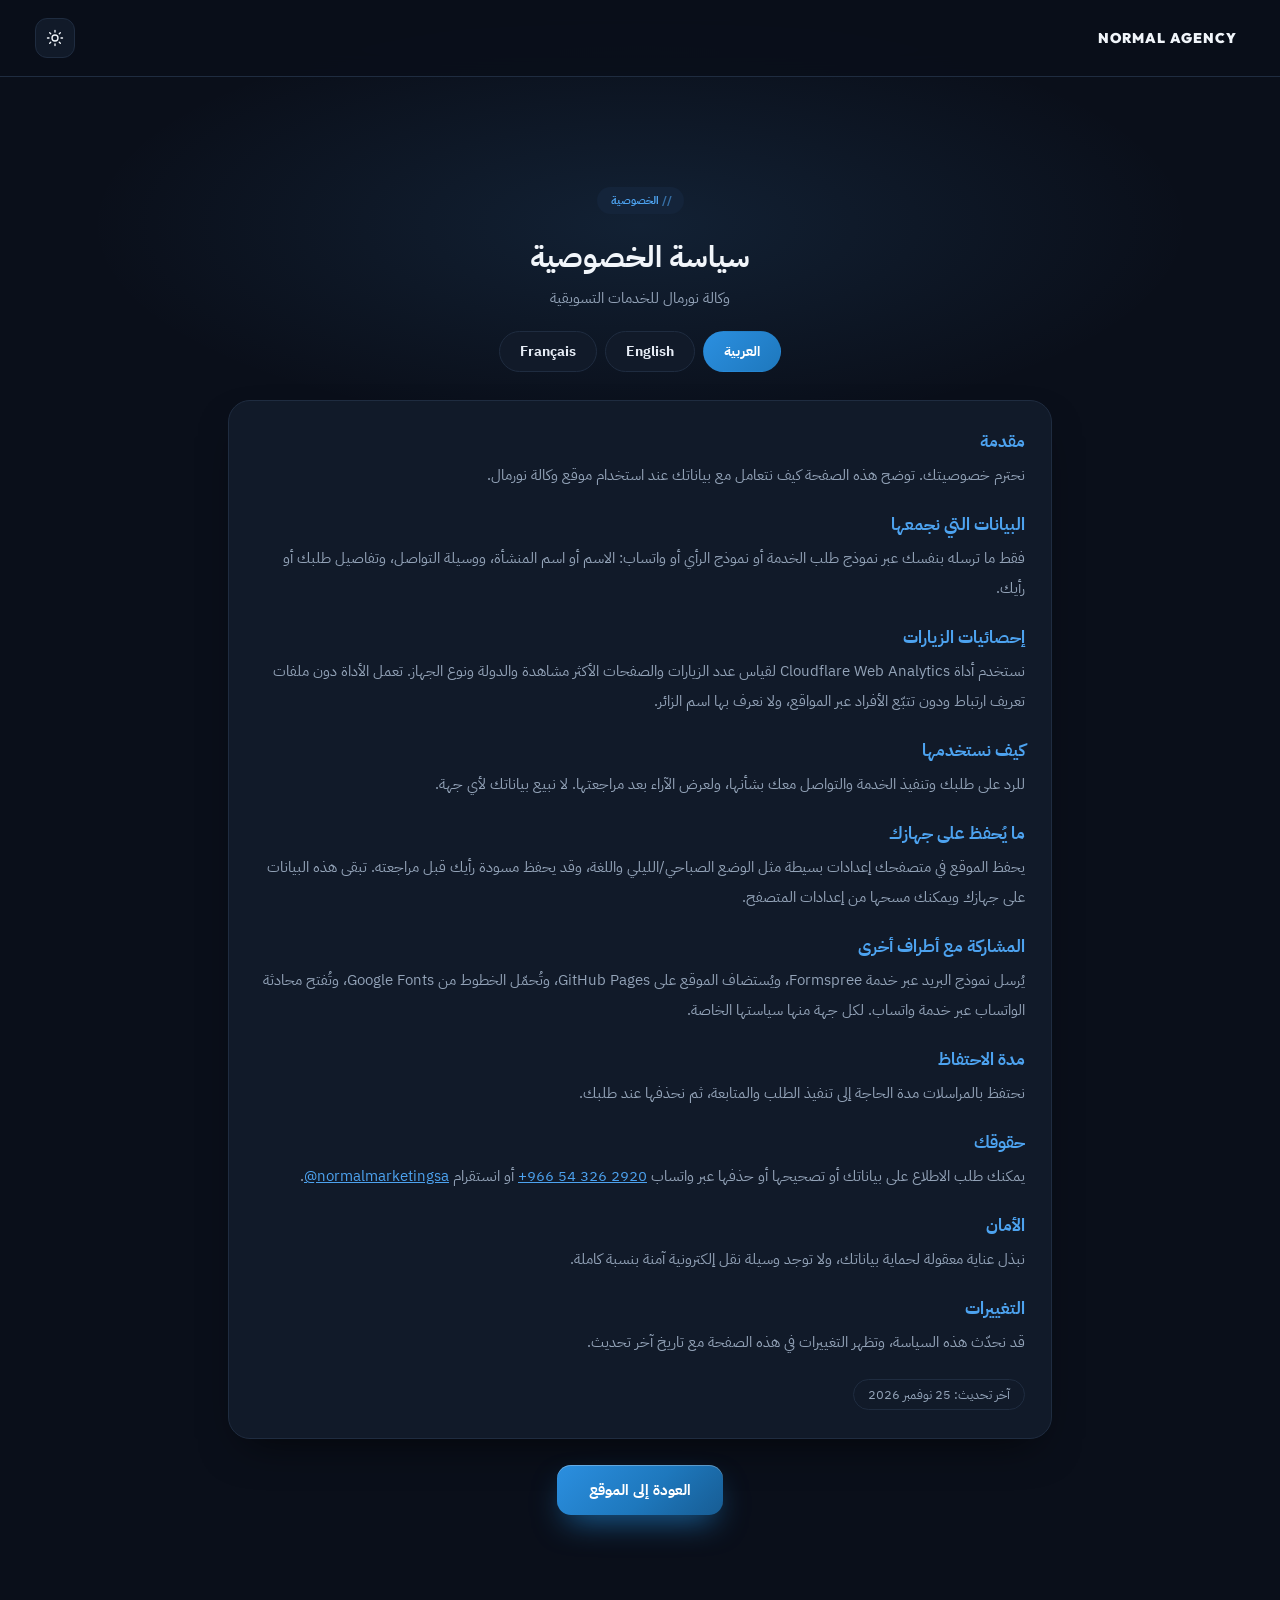
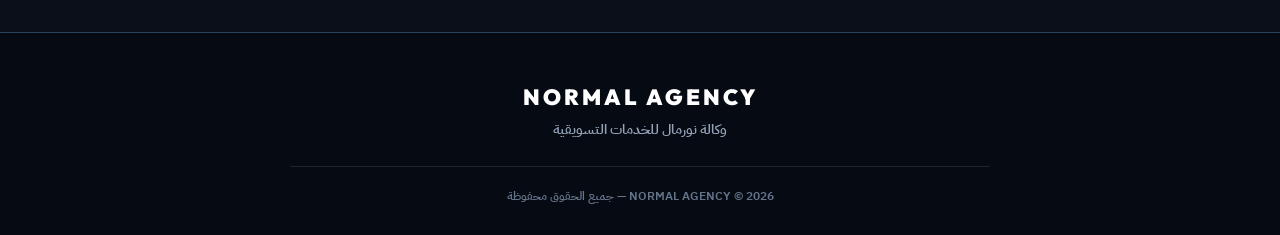
==== privacy.html @ d980a09d "Switch site font from Cairo to IBM Plex Sans Arabic Co-Authored-By: Claude Sonnet 5.5 <noreply@anthr" ====
<!DOCTYPE html>
<html lang="ar" dir="rtl">
<head>
<meta charset="UTF-8">
<meta name="viewport" content="width=device-width, initial-scale=1.0">
<title>سياسة الخصوصية | Normal Agency</title>
<meta name="description" content="سياسة الخصوصية لموقع وكالة نورمال للخدمات التسويقية: ما البيانات التي نجمعها وكيف نستخدمها وحقوقك.">
<meta name="theme-color" content="#0A1220">
<link rel="icon" href="logo-mark.png" type="image/png">
<script>(function(){try{var t=localStorage.getItem('theme')||'dark';document.documentElement.setAttribute('data-theme',t)}catch(e){document.documentElement.setAttribute('data-theme','light')}})();</script>
<link href="https://fonts.googleapis.com/css2?family=IBM+Plex+Sans+Arabic:wght@400;500;600;700&family=Outfit:wght@500;600;700&display=swap" rel="stylesheet">
<link rel="stylesheet" href="style.css">
<style>
.pv-wrap{max-width:860px;margin:0 auto;padding:110px 18px 50px;position:relative}
.pv-head{text-align:center;margin-bottom:28px}
.pv-head .section-title{margin:10px 0 8px}
.pv-head p{color:var(--text-muted);margin:0;font-size:15px}
.pv-lang{display:flex;justify-content:center;gap:8px;margin:22px 0 4px;flex-wrap:wrap}
.pv-lang button{font-family:'IBM Plex Sans Arabic',sans-serif;font-weight:700;font-size:14px;padding:9px 20px;border-radius:999px;border:1px solid var(--border-color);background:var(--card-bg);color:var(--text-main);cursor:pointer;transition:.2s}
.pv-lang button:hover{border-color:var(--normal-blue);color:var(--normal-blue)}
.pv-lang button.on{background:linear-gradient(135deg,#2B8FE0,#1E78BD);color:#fff;border-color:transparent}
.pv-card{background:var(--card-bg);border:1px solid var(--border-color);border-radius:22px;padding:28px 26px;box-shadow:var(--shadow-premium)}
.pv-card h2{font-size:17px;color:var(--normal-blue);margin:22px 0 6px;font-weight:800}
.pv-card h2:first-child{margin-top:0}
.pv-card p{color:var(--text-muted);line-height:2;margin:0;font-size:15px}
.pv-card a{color:var(--normal-blue)}
.pv-date{display:inline-block;margin-top:22px;font-size:13px;color:var(--text-muted);border:1px solid var(--border-color);border-radius:999px;padding:5px 14px}
.pv-back{display:inline-flex;align-items:center;gap:6px;margin-top:22px;font-weight:700;text-decoration:none;color:var(--normal-blue)}
.pv-cta{text-align:center;margin-top:26px}.pv-cta a{display:inline-block}body{padding-bottom:0}
.pv-l{display:none}.pv-l.show{display:block}
[dir="ltr"] .pv-card{text-align:left}
@media(max-width:600px){.pv-wrap{padding-top:96px}.pv-card{padding:22px 18px}}
</style>
</head>
<body>
<div class="bg-glow"></div>

<nav class="top-bar">
    <a class="brand-badge" href="index.html" style="text-decoration:none">
        <img src="logo-mark.png" alt="" class="brand-mark light-only">
        <img src="logo-mark-dark.png" alt="" class="brand-mark dark-only">
        <span>NORMAL AGENCY</span>
    </a>
    <div class="top-actions">
        <button class="theme-toggle" id="themeToggle" onclick="toggleTheme()" aria-label="Theme" title="☀ / ☾">
            <svg class="icon-moon" viewBox="0 0 24 24" fill="none" stroke="currentColor" stroke-width="1.8" stroke-linecap="round" stroke-linejoin="round"><path d="M21 12.8A9 9 0 1 1 11.2 3a7 7 0 0 0 9.8 9.8z"/></svg>
            <svg class="icon-sun" viewBox="0 0 24 24" fill="none" stroke="currentColor" stroke-width="1.8" stroke-linecap="round" stroke-linejoin="round"><circle cx="12" cy="12" r="4"/><path d="M12 2v2M12 20v2M4.9 4.9l1.4 1.4M17.7 17.7l1.4 1.4M2 12h2M20 12h2M4.9 19.1l1.4-1.4M17.7 6.3l1.4-1.4"/></svg>
        </button>
    </div>
</nav>

<main class="pv-wrap">
    <div class="pv-head">
        <span class="section-tag" data-ar="الخصوصية" data-en="PRIVACY" data-fr="CONFIDENTIALITÉ">الخصوصية</span>
        <h1 class="section-title" data-ar="سياسة الخصوصية" data-en="Privacy Policy" data-fr="Politique de confidentialité">سياسة الخصوصية</h1>
        <p data-ar="وكالة نورمال للخدمات التسويقية" data-en="Normal Marketing Services Agency" data-fr="Agence Normal de services marketing">وكالة نورمال للخدمات التسويقية</p>
        <div class="pv-lang">
            <button class="on" data-l="ar" onclick="setL('ar')">العربية</button>
            <button data-l="en" onclick="setL('en')">English</button>
            <button data-l="fr" onclick="setL('fr')">Français</button>
        </div>
    </div>

    <!-- العربية -->
    <section class="pv-card pv-l show" data-l="ar" dir="rtl" lang="ar">
        <h2>مقدمة</h2><p>نحترم خصوصيتك. توضح هذه الصفحة كيف نتعامل مع بياناتك عند استخدام موقع وكالة نورمال.</p>
        <h2>البيانات التي نجمعها</h2><p>فقط ما ترسله بنفسك عبر نموذج طلب الخدمة أو نموذج الرأي أو واتساب: الاسم أو اسم المنشأة، ووسيلة التواصل، وتفاصيل طلبك أو رأيك.</p>
        <h2>إحصائيات الزيارات</h2><p>نستخدم أداة Cloudflare Web Analytics لقياس عدد الزيارات والصفحات الأكثر مشاهدة والدولة ونوع الجهاز. تعمل الأداة دون ملفات تعريف ارتباط ودون تتبّع الأفراد عبر المواقع، ولا نعرف بها اسم الزائر.</p>
        <h2>كيف نستخدمها</h2><p>للرد على طلبك وتنفيذ الخدمة والتواصل معك بشأنها، ولعرض الآراء بعد مراجعتها. لا نبيع بياناتك لأي جهة.</p>
        <h2>ما يُحفظ على جهازك</h2><p>يحفظ الموقع في متصفحك إعدادات بسيطة مثل الوضع الصباحي/الليلي واللغة، وقد يحفظ مسودة رأيك قبل مراجعته. تبقى هذه البيانات على جهازك ويمكنك مسحها من إعدادات المتصفح.</p>
        <h2>المشاركة مع أطراف أخرى</h2><p>يُرسل نموذج البريد عبر خدمة Formspree، ويُستضاف الموقع على GitHub Pages، وتُحمّل الخطوط من Google Fonts، وتُفتح محادثة الواتساب عبر خدمة واتساب. لكل جهة منها سياستها الخاصة.</p>
        <h2>مدة الاحتفاظ</h2><p>نحتفظ بالمراسلات مدة الحاجة إلى تنفيذ الطلب والمتابعة، ثم نحذفها عند طلبك.</p>
        <h2>حقوقك</h2><p>يمكنك طلب الاطلاع على بياناتك أو تصحيحها أو حذفها عبر واتساب <a href="https://wa.me/966543262920" dir="ltr">+966 54 326 2920</a> أو انستقرام <a href="https://www.instagram.com/normalmarketingsa" dir="ltr">@normalmarketingsa</a>.</p>
        <h2>الأمان</h2><p>نبذل عناية معقولة لحماية بياناتك، ولا توجد وسيلة نقل إلكترونية آمنة بنسبة كاملة.</p>
        <h2>التغييرات</h2><p>قد نحدّث هذه السياسة، وتظهر التغييرات في هذه الصفحة مع تاريخ آخر تحديث.</p>
        <span class="pv-date">آخر تحديث: 25 نوفمبر 2026</span>
    </section>

    <!-- English -->
    <section class="pv-card pv-l" data-l="en" dir="ltr" lang="en">
        <h2>Introduction</h2><p>We respect your privacy. This page explains how Normal Agency handles your data when you use this website.</p>
        <h2>Data we collect</h2><p>Only what you send us yourself through the service request form, the review form or WhatsApp: your name or company, contact details, and your request or review.</p>
        <h2>Visit statistics</h2><p>We use Cloudflare Web Analytics to measure visits, most viewed pages, country and device type. It works without cookies and without tracking individuals across sites, and we cannot tell who a visitor is.</p>
        <h2>How we use it</h2><p>To reply to your request, deliver the service and stay in touch about it, and to publish reviews after we check them. We never sell your data.</p>
        <h2>What is stored on your device</h2><p>The site keeps simple settings in your browser, such as light/dark mode and language, and may keep a draft of your review before it is checked. This stays on your device and you can clear it from your browser settings.</p>
        <h2>Sharing</h2><p>The email form is processed by Formspree, the site is hosted on GitHub Pages, fonts load from Google Fonts, and WhatsApp chats open through WhatsApp. Each has its own policy.</p>
        <h2>Retention</h2><p>We keep correspondence as long as needed to fulfil and follow up on the request, and delete it on request.</p>
        <h2>Your rights</h2><p>Ask to access, correct or delete your data via WhatsApp <a href="https://wa.me/966543262920">+966 54 326 2920</a> or Instagram <a href="https://www.instagram.com/normalmarketingsa">@normalmarketingsa</a>.</p>
        <h2>Security</h2><p>We take reasonable care to protect your data; no electronic transmission is completely secure.</p>
        <h2>Changes</h2><p>We may update this policy; changes are published on this page with the date of the last update.</p>
        <span class="pv-date">Last updated: 25 November 2026</span>
    </section>

    <!-- Français -->
    <section class="pv-card pv-l" data-l="fr" dir="ltr" lang="fr">
        <h2>Introduction</h2><p>Nous respectons votre vie privée. Cette page explique comment Normal Agency traite vos données lorsque vous utilisez ce site.</p>
        <h2>Données collectées</h2><p>Uniquement ce que vous nous envoyez vous-même via le formulaire de commande, le formulaire d’avis ou WhatsApp : votre nom ou société, vos coordonnées, et votre demande ou votre avis.</p>
        <h2>Statistiques de visite</h2><p>Nous utilisons Cloudflare Web Analytics pour mesurer les visites, les pages les plus vues, le pays et le type d’appareil. L’outil fonctionne sans cookies et sans suivre les individus d’un site à l’autre ; nous ne savons pas qui est le visiteur.</p>
        <h2>Utilisation</h2><p>Pour répondre à votre demande, réaliser le service et rester en contact, et pour publier les avis après vérification. Nous ne vendons jamais vos données.</p>
        <h2>Données stockées sur votre appareil</h2><p>Le site conserve dans votre navigateur des réglages simples, comme le mode clair/sombre et la langue, et peut garder un brouillon de votre avis avant vérification. Ces données restent sur votre appareil et vous pouvez les effacer dans les réglages du navigateur.</p>
        <h2>Partage</h2><p>Le formulaire e-mail est traité par Formspree, le site est hébergé sur GitHub Pages, les polices viennent de Google Fonts et les conversations s’ouvrent via WhatsApp. Chacun a sa propre politique.</p>
        <h2>Conservation</h2><p>Nous conservons les échanges le temps nécessaire à la réalisation et au suivi de la demande, puis les supprimons sur demande.</p>
        <h2>Vos droits</h2><p>Vous pouvez demander l’accès, la correction ou la suppression de vos données via WhatsApp <a href="https://wa.me/966543262920">+966 54 326 2920</a> ou Instagram <a href="https://www.instagram.com/normalmarketingsa">@normalmarketingsa</a>.</p>
        <h2>Sécurité</h2><p>Nous prenons des précautions raisonnables pour protéger vos données ; aucune transmission électronique n’est totalement sûre.</p>
        <h2>Modifications</h2><p>Nous pouvons mettre à jour cette politique ; les changements sont publiés sur cette page avec la date de dernière mise à jour.</p>
        <span class="pv-date">Dernière mise à jour : 25 novembre 2026</span>
    </section>

    <div class="pv-cta"><a class="btn-primary" href="index.html" data-ar="العودة إلى الموقع" data-en="Back to the site" data-fr="Retour au site">العودة إلى الموقع</a></div>
</main>

<footer class="site-footer">
    <div class="footer-content">
        <div class="footer-brand">NORMAL AGENCY</div>
        <p class="footer-tagline" data-ar="وكالة نورمال للخدمات التسويقية" data-en="Normal Marketing Services Agency" data-fr="Agence Normal de services marketing">وكالة نورمال للخدمات التسويقية</p>
        <div class="footer-bottom"><span id="y"></span> © NORMAL AGENCY — <span data-ar="جميع الحقوق محفوظة" data-en="All rights reserved" data-fr="Tous droits réservés">جميع الحقوق محفوظة</span></div>
    </div>
</footer>

<script>
function toggleTheme(){var n=document.documentElement.getAttribute('data-theme')==='dark'?'light':'dark';document.documentElement.setAttribute('data-theme',n);try{localStorage.setItem('theme',n)}catch(e){}}
function setL(l){
  var h=document.documentElement;h.lang=l;h.dir=l==='ar'?'rtl':'ltr';
  document.querySelectorAll('.pv-l').forEach(function(s){s.classList.toggle('show',s.dataset.l===l)});
  document.querySelectorAll('.pv-lang button').forEach(function(b){b.classList.toggle('on',b.dataset.l===l)});
  document.querySelectorAll('[data-ar]').forEach(function(e){var v=e.getAttribute('data-'+l);if(v)e.textContent=v});
  document.title=({ar:'سياسة الخصوصية',en:'Privacy Policy',fr:'Politique de confidentialité'})[l]+' | Normal Agency';
  try{localStorage.setItem('plang',l)}catch(e){}
}
document.getElementById('y').textContent=new Date().getFullYear();
(function(){var l='ar';try{l=localStorage.getItem('plang')||'ar'}catch(e){}if(l!=='ar')setL(l)})();
</script>
<!-- Cloudflare Web Analytics --><script type='module' src='https://static.cloudflareinsights.com/beacon.min.js' data-cf-beacon='{"token": "0da35370b93242e89b707bff9b3e4a37"}'></script><!-- End Cloudflare Web Analytics -->
</body>
</html>
---- style.css ----
:root {
    --normal-blue: #1E78BD;
    --normal-navy: #1E2A3B;
    --normal-light-blue: #4DA3F0;
    --accent-fill: #1E78BD;
    --whatsapp-green: #25D366;
    --whatsapp-hover: #1EBE5D;
    --bg-light: #F5F7FA;
    --card-bg: #FFFFFF;
    --text-main: #1E2A3B;
    --text-muted: #5B6B7F;
    --border-color: #E1E8F0;
    --heading: #1E2A3B;
    --surface: #FFFFFF;
    --surface-2: #F6F9FC;
    --surface-3: #EBF1F7;
    --tint: #E8F1FA;
    --nav-bg: rgba(255, 255, 255, 0.82);
    --footer-bg: #1E2A3B;
    --shadow-premium: 0 14px 40px -14px rgba(30, 42, 59, 0.14);
}

:root[data-theme="dark"] {
    --normal-blue: #4DA3F0;
    --bg-light: #0A0F1A;
    --card-bg: #111A29;
    --text-main: #E6ECF5;
    --text-muted: #93A3B8;
    --border-color: #1F2C40;
    --heading: #F1F5FA;
    --surface: #111A29;
    --surface-2: #0E1624;
    --surface-3: #1A2538;
    --tint: #14243A;
    --nav-bg: rgba(10, 15, 26, 0.78);
    --footer-bg: #060A12;
    --shadow-premium: 0 18px 44px -18px rgba(0, 0, 0, 0.7);
}

* {
    box-sizing: border-box;
    margin: 0;
    padding: 0;
    transition: all 0.3s cubic-bezier(0.16, 1, 0.3, 1);
}

html {
    scroll-behavior: smooth;
}

body {
    background-color: var(--bg-light);
    color: var(--text-main);
    font-family: 'IBM Plex Sans Arabic', sans-serif;
    padding-bottom: 110px;
    position: relative;
    overflow-x: hidden;
}

.bg-glow {
    position: absolute;
    top: 0;
    left: 50%;
    transform: translateX(-50%);
    width: 100%;
    max-width: 1200px;
    height: 450px;
    background: radial-gradient(circle, rgba(0, 114, 206, 0.06) 0%, rgba(244, 247, 251, 0) 70%);
    z-index: -1;
    pointer-events: none;
}

.container {
    max-width: 1100px;
    margin: 0 auto;
    padding: 0 20px;
}

/* الشريط العلوي */
.top-bar {
    display: flex;
    justify-content: space-between;
    align-items: center;
    padding: 18px 35px;
    background: var(--nav-bg);
    backdrop-filter: blur(12px);
    border-bottom: 1px solid var(--border-color);
    position: sticky;
    top: 0;
    z-index: 1000;
}

.brand-badge {
    display: flex;
    align-items: center;
    gap: 8px;
    font-weight: 900;
    color: var(--heading);
    letter-spacing: 1px;
    font-size: 14px;
}

.pulse-dot {
    width: 8px;
    height: 8px;
    background: var(--accent-fill);
    border-radius: 50%;
    animation: pulse 2s infinite;
}

@keyframes pulse {
    0% { box-shadow: 0 0 0 0 rgba(0, 114, 206, 0.5); }
    70% { box-shadow: 0 0 0 8px rgba(0, 114, 206, 0); }
    100% { box-shadow: 0 0 0 0 rgba(0, 114, 206, 0); }
}

/* خانة اللغات */
.lang-selector {
    position: relative;
    display: inline-block;
}

.lang-trigger {
    background: var(--surface);
    border: 1.5px solid var(--border-color);
    color: var(--heading);
    padding: 8px 16px;
    border-radius: 12px;
    cursor: pointer;
    font-weight: 700;
    font-size: 13px;
    font-family: 'IBM Plex Sans Arabic', sans-serif;
    display: flex;
    align-items: center;
    gap: 8px;
    box-shadow: 0 2px 8px rgba(0, 0, 0, 0.03);
}

.lang-trigger:hover {
    border-color: var(--normal-blue);
    background: var(--surface-2);
}

.arrow-icon {
    font-size: 11px;
    color: var(--text-muted);
}

.lang-selector.open .arrow-icon {
    transform: rotate(180deg);
}

.lang-dropdown {
    position: absolute;
    top: calc(100% + 8px);
    background: var(--surface);
    border: 1px solid var(--border-color);
    border-radius: 14px;
    padding: 6px;
    min-width: 145px;
    box-shadow: 0 15px 30px rgba(15, 23, 42, 0.1);
    display: none;
    flex-direction: column;
    gap: 4px;
    z-index: 1050;
}

[dir="rtl"] .lang-dropdown { left: 0; right: auto; }
[dir="ltr"] .lang-dropdown { right: 0; left: auto; }

.lang-selector.open .lang-dropdown {
    display: flex;
}

.lang-option {
    background: transparent;
    border: none;
    color: var(--text-main);
    padding: 9px 12px;
    border-radius: 8px;
    font-family: 'IBM Plex Sans Arabic', sans-serif;
    font-size: 13px;
    font-weight: 600;
    display: flex;
    align-items: center;
    gap: 10px;
    cursor: pointer;
    width: 100%;
}

[dir="rtl"] .lang-option { text-align: right; }
[dir="ltr"] .lang-option { text-align: left; }

.lang-option:hover {
    background: var(--surface-3);
    color: var(--normal-blue);
}

.lang-option.active {
    background: var(--tint);
    color: var(--normal-blue);
    font-weight: 800;
}

/* الهيدر واللوغو */
.hero-section {
    text-align: center;
    padding: 45px 15px 25px 15px;
}

.logo-wrapper {
    display: flex;
    justify-content: center;
    align-items: center;
    margin-bottom: 22px;
}

.logo {
    max-width: 380px;
    width: 100%;
    height: auto;
    display: block;
    filter: drop-shadow(0 10px 20px rgba(0, 114, 206, 0.12));
}

.text-logo {
    display: flex;
    flex-direction: column;
    align-items: center;
}

.logo-main {
    font-size: 40px;
    font-weight: 900;
    color: var(--heading);
    line-height: 1;
}

.logo-sub {
    font-size: 15px;
    font-weight: 700;
    color: var(--normal-blue);
    letter-spacing: 5px;
}

.hero-title {
    font-size: 30px;
    font-weight: 900;
    color: var(--heading);
    margin-bottom: 10px;
}

.sub-title {
    color: var(--text-muted);
    font-size: 15px;
    font-weight: 600;
}

/* تنسيق العناوين العام */
.section-header {
    text-align: center;
    margin: 40px 0 25px 0;
}

.section-tag {
    display: inline-block;
    background: var(--tint);
    color: var(--normal-blue);
    font-size: 11px;
    font-weight: 900;
    letter-spacing: 2px;
    padding: 5px 14px;
    border-radius: 20px;
    margin-bottom: 10px;
}

.section-title {
    font-size: 26px;
    font-weight: 900;
    color: var(--heading);
    margin-bottom: 8px;
}

.section-desc {
    color: var(--text-muted);
    font-size: 14px;
    font-weight: 600;
}

/* ==========================================
   من نحن (About Section)
   ========================================== */
.about-section {
    margin: 30px 0 10px 0;
}

.about-card {
    background: var(--card-bg);
    border: 1px solid var(--border-color);
    border-radius: 26px;
    box-shadow: var(--shadow-premium);
    padding: 40px 30px;
    text-align: center;
}

.about-text {
    max-width: 680px;
    margin: 0 auto 26px auto;
    color: var(--text-muted);
    font-size: 15px;
    font-weight: 600;
    line-height: 1.9;
}

.about-stats {
    display: flex;
    justify-content: center;
    flex-wrap: wrap;
    gap: 40px;
}

.stat-item {
    display: flex;
    flex-direction: column;
    align-items: center;
    gap: 4px;
}

.stat-number {
    font-size: 30px;
    font-weight: 900;
    color: var(--normal-blue);
}

.stat-label {
    font-size: 12.5px;
    font-weight: 700;
    color: var(--text-muted);
}

/* ==========================================
   معرض الأعمال (World-Class Portfolio Grid)
   ========================================== */
.portfolio-section {
    margin: 40px 0 60px 0;
}

.portfolio-gallery-grid {
    display: grid;
    grid-template-columns: repeat(auto-fit, minmax(300px, 1fr));
    gap: 24px;
    margin-top: 25px;
}

.portfolio-card {
    background: var(--surface);
    border-radius: 22px;
    overflow: hidden;
    border: 1px solid var(--border-color);
    box-shadow: 0 10px 30px rgba(0, 0, 0, 0.04);
    cursor: pointer;
    display: flex;
    flex-direction: column;
    opacity: 0;
    transform: translateY(20px);
    animation: fadeInUp 0.6s cubic-bezier(0.16, 1, 0.3, 1) forwards;
}

@keyframes fadeInUp {
    to {
        opacity: 1;
        transform: translateY(0);
    }
}

.portfolio-card:hover {
    transform: translateY(-8px);
    border-color: var(--normal-blue);
    box-shadow: 0 20px 45px rgba(0, 114, 206, 0.12);
}

.p-card-img-wrap {
    position: relative;
    height: 210px;
    overflow: hidden;
}

.p-card-img-wrap img {
    width: 100%;
    height: 100%;
    object-fit: cover;
    transition: transform 0.6s ease;
}

.portfolio-card:hover .p-card-img-wrap img {
    transform: scale(1.08);
}

.p-badge {
    position: absolute;
    top: 14px;
    right: 14px;
    background: rgba(11, 19, 43, 0.8);
    backdrop-filter: blur(6px);
    color: #ffffff;
    font-size: 11.5px;
    font-weight: 700;
    padding: 5px 12px;
    border-radius: 10px;
}

[dir="ltr"] .p-badge { right: auto; left: 14px; }

.p-card-content {
    padding: 22px;
    text-align: right;
}

[dir="ltr"] .p-card-content { text-align: left; }

.p-card-content h3 {
    font-size: 17px;
    font-weight: 900;
    color: var(--heading);
    margin-bottom: 6px;
}

.p-card-content p {
    font-size: 13px;
    color: var(--text-muted);
    margin: 0;
    font-weight: 600;
}

/* نافذة تكبير معرض الأعمال (Lightbox Modal) */
.lightbox-modal {
    display: none;
    position: fixed;
    inset: 0;
    background: rgba(11, 19, 43, 0.85);
    backdrop-filter: blur(10px);
    z-index: 5000;
    justify-content: center;
    align-items: center;
    padding: 20px;
}

.lightbox-content {
    background: var(--surface);
    border-radius: 26px;
    max-width: 650px;
    width: 100%;
    padding: 30px;
    position: relative;
    box-shadow: 0 30px 60px rgba(0, 0, 0, 0.3);
    text-align: right;
}

[dir="ltr"] .lightbox-content { text-align: left; }

.lightbox-content img {
    width: 100%;
    height: 320px;
    object-fit: cover;
    border-radius: 18px;
    margin-bottom: 20px;
}

.lightbox-content h3 {
    font-size: 22px;
    font-weight: 900;
    color: var(--heading);
    margin-bottom: 10px;
}

.lightbox-content p {
    font-size: 14.5px;
    color: var(--text-muted);
    margin: 0;
    line-height: 1.6;
}

.close-lightbox {
    position: absolute;
    top: 20px;
    left: 20px;
    background: var(--surface-3);
    border: none;
    width: 38px;
    height: 38px;
    border-radius: 50%;
    cursor: pointer;
    font-weight: 900;
    color: var(--text-muted);
    display: flex;
    align-items: center;
    justify-content: center;
}

[dir="ltr"] .close-lightbox { left: auto; right: 20px; }

/* زر الواتساب العائم الفاخر */
.floating-whatsapp {
    position: fixed;
    bottom: 95px;
    right: 25px;
    background: var(--whatsapp-green);
    color: #ffffff;
    width: 55px;
    height: 55px;
    border-radius: 50%;
    display: flex;
    justify-content: center;
    align-items: center;
    box-shadow: 0 10px 25px rgba(37, 211, 102, 0.4);
    z-index: 3000;
    transition: all 0.3s cubic-bezier(0.16, 1, 0.3, 1);
}

[dir="ltr"] .floating-whatsapp { right: auto; left: 25px; }

.floating-whatsapp:hover {
    transform: scale(1.1) rotate(10deg);
    background: var(--whatsapp-hover);
    box-shadow: 0 15px 35px rgba(37, 211, 102, 0.6);
}

/* ==========================================
   قطاعات الخدمات (Services Cards)
   ========================================== */
.services-grid {
    display: grid;
    grid-template-columns: repeat(auto-fit, minmax(200px, 1fr));
    gap: 20px;
}

.card {
    background: var(--card-bg);
    border: 1px solid var(--border-color);
    border-radius: 22px;
    padding: 35px 20px;
    text-align: center;
    cursor: pointer;
    box-shadow: var(--shadow-premium);
    position: relative;
    overflow: hidden;
}

.card:hover {
    border-color: var(--normal-blue);
    transform: translateY(-6px);
    box-shadow: 0 20px 40px rgba(0, 114, 206, 0.15);
}

.card-icon-box {
    width: 68px;
    height: 68px;
    background: var(--tint);
    border-radius: 18px;
    display: flex;
    align-items: center;
    justify-content: center;
    font-size: 30px;
    margin: 0 auto 18px auto;
}

.card:hover .card-icon-box {
    transform: scale(1.1) rotate(5deg);
    background: var(--accent-fill);
    color: #ffffff;
}

.card h3 {
    font-size: 18px;
    font-weight: 800;
    color: var(--heading);
    margin-bottom: 6px;
}

.card p {
    font-size: 12.5px;
    color: var(--text-muted);
    margin-bottom: 18px;
    font-weight: 600;
}

.badge {
    display: inline-block;
    background: var(--surface-3);
    color: var(--normal-blue);
    font-size: 11.5px;
    font-weight: 700;
    padding: 6px 14px;
    border-radius: 12px;
}

/* نافذة الخدمة الفرعية والأسعار Modal */
.modal {
    display: none;
    position: fixed;
    inset: 0;
    background: rgba(11, 19, 43, 0.65);
    backdrop-filter: blur(6px);
    z-index: 4000;
    overflow-y: auto;
    padding: 20px;
}

.modal-box {
    max-width: 600px;
    margin: 40px auto;
    background: var(--surface);
    border-radius: 26px;
    padding: 30px;
    position: relative;
    box-shadow: 0 25px 50px rgba(0, 0, 0, 0.25);
    text-align: right;
}

[dir="ltr"] .modal-box { text-align: left; }

.close-btn {
    position: absolute;
    top: 20px;
    left: 20px;
    background: var(--surface-3);
    color: #64748B;
    border: none;
    width: 36px;
    height: 36px;
    border-radius: 50%;
    cursor: pointer;
    font-weight: 800;
    font-size: 15px;
    display: flex;
    align-items: center;
    justify-content: center;
}

[dir="ltr"] .close-btn { left: auto; right: 20px; }

.modal-title {
    font-size: 22px;
    font-weight: 900;
    color: var(--heading);
    margin-bottom: 16px;
}

.work-sample-box {
    width: 100%;
    height: 190px;
    border-radius: 16px;
    overflow: hidden;
    margin-bottom: 18px;
    position: relative;
    border: 1px solid var(--border-color);
    background: var(--surface-3);
}

.work-sample-img {
    width: 100%;
    height: 100%;
    object-fit: cover;
}

.sample-tag-float {
    position: absolute;
    bottom: 12px;
    right: 12px;
    background: rgba(11, 19, 43, 0.8);
    backdrop-filter: blur(4px);
    color: #ffffff;
    padding: 4px 12px;
    border-radius: 8px;
    font-size: 11px;
    font-weight: 700;
}

[dir="ltr"] .sample-tag-float { right: auto; left: 12px; }

.input-label {
    font-size: 13.5px;
    font-weight: 700;
    color: var(--text-muted);
    display: block;
    margin-bottom: 8px;
}

.sub-services-grid {
    display: grid;
    grid-template-columns: repeat(auto-fill, minmax(150px, 1fr));
    gap: 10px;
    max-height: 240px;
    overflow-y: auto;
    padding-right: 4px;
    margin-bottom: 18px;
}

.sub-service-item {
    background: var(--surface-2);
    border: 1.5px solid var(--border-color);
    padding: 12px 10px;
    border-radius: 12px;
    font-size: 12.5px;
    font-weight: 700;
    text-align: center;
    cursor: pointer;
    color: var(--text-main);
    display: flex;
    flex-direction: column;
    gap: 4px;
    justify-content: center;
}

.sub-service-item .service-price-tag {
    font-size: 11.5px;
    color: var(--normal-blue);
    font-weight: 900;
}

.sub-service-item:hover, .selected-item {
    background: var(--accent-fill) !important;
    color: #ffffff !important;
    border-color: var(--normal-blue) !important;
}

.sub-service-item:hover .service-price-tag, .selected-item .service-price-tag {
    color: #ffffff !important;
}

.divider {
    border: none;
    height: 1px;
    background: var(--border-color);
    margin: 18px 0;
}

.agency-form input, .agency-form textarea {
    width: 100%;
    background: var(--surface-2);
    border: 1.5px solid var(--border-color);
    border-radius: 12px;
    padding: 13px;
    font-family: 'IBM Plex Sans Arabic', sans-serif;
    font-size: 13.5px;
    margin-bottom: 12px;
}

.agency-form input:focus, .agency-form textarea:focus {
    outline: none;
    border-color: var(--normal-blue);
    background: var(--surface);
    box-shadow: 0 0 0 4px rgba(0, 114, 206, 0.1);
}

.whatsapp-btn {
    width: 100%;
    background: var(--whatsapp-green);
    color: #ffffff;
    border: none;
    padding: 14px;
    border-radius: 12px;
    font-family: 'IBM Plex Sans Arabic', sans-serif;
    font-weight: 800;
    font-size: 15px;
    cursor: pointer;
    box-shadow: 0 4px 15px rgba(37, 211, 102, 0.3);
}

.whatsapp-btn:hover {
    background: var(--whatsapp-hover);
}

.submit-btn {
    width: 100%;
    background: transparent;
    color: var(--text-muted);
    border: 1.5px solid var(--border-color);
    padding: 11px;
    border-radius: 12px;
    font-family: 'IBM Plex Sans Arabic', sans-serif;
    font-weight: 700;
    font-size: 13px;
    cursor: pointer;
    margin-top: 8px;
}

.submit-btn:hover {
    background: var(--surface-3);
    color: var(--heading);
}

/* ==========================================
   آراء العملاء (Testimonials)
   ========================================== */
.testimonials-section {
    margin: 40px 0 60px 0;
}

.testimonials-grid {
    display: grid;
    grid-template-columns: repeat(auto-fit, minmax(280px, 1fr));
    gap: 22px;
    margin-top: 25px;
}

.testimonial-card {
    background: var(--card-bg);
    border: 1px solid var(--border-color);
    border-radius: 22px;
    box-shadow: var(--shadow-premium);
    padding: 26px 24px;
    display: flex;
    flex-direction: column;
    gap: 16px;
}

.testimonial-card:hover {
    transform: translateY(-6px);
    border-color: var(--normal-blue);
    box-shadow: 0 20px 40px rgba(0, 114, 206, 0.12);
}

.testimonial-stars {
    color: #F5B301;
    font-size: 16px;
    letter-spacing: 2px;
}

.testimonial-text {
    font-size: 14px;
    font-weight: 600;
    color: var(--text-main);
    line-height: 1.8;
    flex-grow: 1;
}

.testimonial-author {
    display: flex;
    align-items: center;
    gap: 12px;
}

.testimonial-avatar {
    width: 42px;
    height: 42px;
    border-radius: 50%;
    background: var(--accent-fill);
    color: #ffffff;
    display: flex;
    align-items: center;
    justify-content: center;
    font-weight: 900;
    font-size: 16px;
    flex-shrink: 0;
}

.testimonial-name {
    font-size: 13.5px;
    font-weight: 800;
    color: var(--heading);
}

.testimonial-role {
    font-size: 12px;
    font-weight: 600;
    color: var(--text-muted);
}

/* ==========================================
   فوتر الموقع
   ========================================== */
.site-footer {
    background: var(--footer-bg);
    margin-top: 60px;
    padding: 50px 20px 30px 20px;
}

.footer-content {
    max-width: 700px;
    margin: 0 auto;
    text-align: center;
}

.footer-brand {
    font-size: 20px;
    font-weight: 900;
    color: #ffffff;
    letter-spacing: 1.5px;
    margin-bottom: 8px;
}

.footer-tagline {
    color: #94A3B8;
    font-size: 13.5px;
    font-weight: 600;
    margin-bottom: 26px;
}

.footer-links {
    display: flex;
    justify-content: center;
    flex-wrap: wrap;
    gap: 22px;
    margin-bottom: 26px;
}

.footer-links a {
    color: #CBD5E1;
    text-decoration: none;
    font-size: 13px;
    font-weight: 700;
}

.footer-links a:hover {
    color: #38BDF8;
}

.footer-socials {
    display: flex;
    justify-content: center;
    gap: 14px;
    margin-bottom: 26px;
}

.social-icon {
    width: 40px;
    height: 40px;
    border-radius: 50%;
    background: rgba(255, 255, 255, 0.08);
    display: flex;
    align-items: center;
    justify-content: center;
    font-size: 16px;
    text-decoration: none;
}

.social-icon:hover {
    background: var(--accent-fill);
    transform: translateY(-3px);
}

.footer-bottom {
    border-top: 1px solid rgba(255, 255, 255, 0.1);
    padding-top: 20px;
    color: #64748B;
    font-size: 12px;
    font-weight: 600;
}

/* الشريط السفلي العائم */
.bottom-nav {
    position: fixed;
    bottom: 20px;
    left: 50%;
    transform: translateX(-50%);
    background: var(--normal-navy);
    padding: 12px 28px;
    border-radius: 35px;
    display: flex;
    gap: 25px;
    z-index: 2000;
    box-shadow: 0 15px 35px rgba(11, 19, 43, 0.3);
    border: 1px solid rgba(255, 255, 255, 0.1);
}

.bottom-nav a {
    color: #94A3B8;
    text-decoration: none;
    font-size: 13.5px;
    font-weight: 700;
}

.bottom-nav a:hover {
    color: #ffffff;
}

.highlight-link {
    color: #38BDF8 !important;
}

@media (max-width: 600px) {
    .logo { max-width: 270px; }
    .hero-title { font-size: 23px; }
    .modal-box { padding: 20px; margin: 20px auto; }
    .about-card { padding: 28px 18px; }
    .about-stats { gap: 24px; }
}


/* ==========================================================
   الطبقة الفاخرة — هوية متوافقة مع اللوغو + الوضع الليلي
   ========================================================== */
body, .brand-badge, .stat-number, .footer-brand, .p-badge, .logo-main, .logo-sub {
    font-family: 'IBM Plex Sans Arabic', 'Outfit', sans-serif;
}
.brand-badge, .footer-brand, .stat-number, .p-badge { font-family: 'Outfit', 'IBM Plex Sans Arabic', sans-serif; }
:root[lang="ar"] .section-tag { letter-spacing: 0; }
:focus-visible { outline: 2px solid var(--normal-blue); outline-offset: 3px; }

/* تبديل نسخ اللوغو حسب الوضع */
.dark-only { display: none !important; }
:root[data-theme="dark"] .light-only { display: none !important; }
:root[data-theme="dark"] .dark-only { display: block !important; }

.brand-mark { height: 26px; width: auto; display: block; }
.top-actions { display: flex; align-items: center; gap: 10px; }

/* زر الصباحي / الليلي */
.theme-toggle {
    width: 40px; height: 40px; border-radius: 12px;
    border: 1.5px solid var(--border-color);
    background: var(--surface); color: var(--heading);
    cursor: pointer; display: flex; align-items: center; justify-content: center;
}
.theme-toggle:hover { border-color: var(--normal-blue); color: var(--normal-blue); }
.theme-toggle svg { width: 18px; height: 18px; }
.theme-toggle .icon-sun { display: none; }
:root[data-theme="dark"] .theme-toggle .icon-sun { display: block; }
:root[data-theme="dark"] .theme-toggle .icon-moon { display: none; }

/* الهيدر: حركة واحدة فقط — دخول اللوغو بهدوء عند التحميل */
.hero-section { padding: 60px 15px 40px 15px; }
.logo { max-width: 250px; filter: none; animation: logoIn 1.2s cubic-bezier(0.2, 0.8, 0.2, 1) both; }
@keyframes logoIn { from { opacity: 0; transform: scale(0.94) rotate(-6deg); } }
.hero-title { font-size: 34px; letter-spacing: -0.2px; }
.bg-glow { background: radial-gradient(ellipse at center, rgba(30, 120, 189, 0.09) 0%, rgba(245, 247, 250, 0) 65%); }

/* بطاقات الخدمات */
.card-glow {
    position: absolute; inset: 0; pointer-events: none; opacity: 0;
    background: radial-gradient(circle at 50% 0%, rgba(30, 120, 189, 0.16), transparent 62%);
}
.card:hover .card-glow { opacity: 1; }
.card:hover .card-icon-box { color: #ffffff; }

/* معرض الأعمال */
.portfolio-card { opacity: 1; transform: none; animation: none; }
.portfolio-card:hover { transform: translateY(-6px); }
.portfolio-filters { display: flex; justify-content: center; flex-wrap: wrap; gap: 8px; margin: 0 0 26px 0; }
.filter-chip {
    font-family: inherit; font-weight: 700; font-size: 13px; padding: 9px 18px;
    border-radius: 999px; border: 1.5px solid var(--border-color);
    background: var(--surface); color: var(--text-muted); cursor: pointer;
}
.filter-chip:hover { color: var(--normal-blue); border-color: var(--normal-blue); }
.filter-chip.active { background: var(--accent-fill); border-color: var(--accent-fill); color: #ffffff; }
.portfolio-card.is-empty { cursor: default; }
.portfolio-card.is-empty:hover { border-color: var(--border-color); box-shadow: 0 10px 30px rgba(0, 0, 0, 0.04); transform: none; }
.p-empty {
    width: 100%; height: 100%; display: flex; flex-direction: column;
    align-items: center; justify-content: center; gap: 12px;
    background: linear-gradient(135deg, var(--surface-2), var(--tint));
    color: var(--text-muted); font-size: 12.5px; font-weight: 700;
}
.p-card-img-wrap .p-empty img { width: auto; height: 64px; object-fit: contain; opacity: 0.6; }
.portfolio-card.is-empty:hover .p-card-img-wrap img { transform: none; }

/* الوضع الليلي: لمسات إضافية */
:root[data-theme="dark"] .portfolio-card,
:root[data-theme="dark"] .card,
:root[data-theme="dark"] .testimonial-card,
:root[data-theme="dark"] .about-card { border-color: var(--border-color); }
:root[data-theme="dark"] .bg-glow { background: radial-gradient(ellipse at center, rgba(77, 163, 240, 0.12) 0%, rgba(10, 15, 26, 0) 65%); }
:root[data-theme="dark"] .card:hover .card-icon-box { background: var(--accent-fill); }
:root[data-theme="dark"] .lightbox-content,
:root[data-theme="dark"] .modal-box { border: 1px solid var(--border-color); }
:root[data-theme="dark"] .sub-service-item .service-price-tag { color: var(--normal-light-blue); }
:root[data-theme="dark"] .close-btn, :root[data-theme="dark"] .close-lightbox { color: var(--text-muted); }

@media (max-width: 600px) {
    .hero-title { font-size: 25px; }
    .hero-section { padding-top: 45px; }
}
@media (prefers-reduced-motion: reduce) {
    *, *::before { animation: none !important; transition: none !important; }
}

/* عند الضغط على روابط الأقسام لا يغطيها الشريط العلوي */
#about-section, #portfolio-gallery, #services-section, #testimonials-section { scroll-margin-top: 90px; }

/* تحسينات الجوال */
.brand-badge, .bottom-nav a { white-space: nowrap; }
@media (max-width: 600px) {
    .top-bar { padding: 14px 16px; }
    .brand-badge { font-size: 12.5px; }
    .bottom-nav { padding: 11px 22px; gap: 18px; }
}


/* ==========================================================
   اللمسات الفاخرة
   ========================================================== */
.scroll-progress { position: fixed; top: 0; left: 0; height: 2px; width: 0; z-index: 1100; background: linear-gradient(90deg, #1E78BD, #7FC0FF); box-shadow: 0 0 12px rgba(77,163,240,.7); }

/* الهيدر السينمائي */
.hero-section {
    position: relative; isolation: isolate; overflow: hidden; text-align: center; color: #fff;
    width: 100vw; margin-inline: calc(50% - 50vw); padding: 70px 20px 96px;
    background: radial-gradient(ellipse 55% 50% at 50% 34%, rgba(30,120,189,.42), transparent 72%), linear-gradient(180deg, #0A1220 0%, #10203a 58%, #0A1220 100%);
}
.hero-section::before {
    content: ''; position: absolute; inset: 0; z-index: -1;
    background-image: radial-gradient(rgba(255,255,255,.09) 1px, transparent 1px); background-size: 26px 26px;
    -webkit-mask-image: radial-gradient(ellipse at center, #000 25%, transparent 72%); mask-image: radial-gradient(ellipse at center, #000 25%, transparent 72%);
}
.hero-section::after { content: ''; position: absolute; left: 0; right: 0; bottom: 0; height: 1px; background: linear-gradient(90deg, transparent, rgba(127,192,255,.7), transparent); }
.logo-wrapper { position: relative; width: min(300px, 74vw); margin: 0 auto 34px; }
.logo { max-width: 100%; position: relative; z-index: 2; filter: drop-shadow(0 22px 46px rgba(30,120,189,.5)); animation: logoIn 1.2s cubic-bezier(.2,.8,.2,1) both, floaty 7s ease-in-out 1.2s infinite; }
@keyframes floaty { 50% { transform: translateY(-9px); } }
.orbit { position: absolute; left: 50%; top: 34%; border-radius: 50%; aspect-ratio: 1; translate: -50% -50%; pointer-events: none; }
.orbit-1 { width: 138%; border: 1px solid rgba(127,192,255,.28); animation: spin 26s linear infinite; }
.orbit-2 { width: 182%; border: 1px dashed rgba(255,255,255,.12); animation: spin 44s linear infinite reverse; }
.orbit::after { content: ''; position: absolute; top: -4px; left: 50%; width: 8px; height: 8px; margin-left: -4px; border-radius: 50%; background: #9FD0FF; box-shadow: 0 0 14px 3px rgba(127,192,255,.9); }
.orbit-2::after { width: 5px; height: 5px; top: -2.5px; margin-left: -2.5px; background: #fff; box-shadow: 0 0 10px 2px rgba(255,255,255,.6); }
@keyframes spin { to { rotate: 360deg; } }
.hero-section .hero-title { font-size: clamp(28px, 4.6vw, 48px); font-weight: 900; line-height: 1.25; background: linear-gradient(180deg, #FFFFFF 25%, #9DC3EA); -webkit-background-clip: text; background-clip: text; color: transparent; }
.hero-section .sub-title { color: #9FB3CC; font-size: 16px; margin-top: 4px; }
.hero-section .logo-main { color: #fff; } .hero-section .logo-sub { color: #7FC0FF; }
.hero-cta { display: flex; justify-content: center; flex-wrap: wrap; gap: 12px; margin-top: 32px; }
.btn-primary, .btn-ghost { font-family: 'IBM Plex Sans Arabic', sans-serif; font-size: 14.5px; text-decoration: none; border-radius: 14px; }
.btn-primary { position: relative; overflow: hidden; padding: 14px 32px; font-weight: 800; color: #fff; background: linear-gradient(135deg, #2B8FE0, #1E78BD 55%, #175C93); box-shadow: 0 14px 32px -10px rgba(30,120,189,.85), inset 0 1px 0 rgba(255,255,255,.28); }
.btn-primary::after { content: ''; position: absolute; top: 0; bottom: 0; left: -60%; width: 40%; background: linear-gradient(100deg, transparent, rgba(255,255,255,.4), transparent); transform: skewX(-20deg); transition: left .8s; }
.btn-primary:hover::after { left: 130%; }
.btn-primary:hover { transform: translateY(-2px); }
.btn-ghost { padding: 14px 28px; font-weight: 700; color: #E6ECF5; border: 1px solid rgba(255,255,255,.22); background: rgba(255,255,255,.05); backdrop-filter: blur(6px); }
.btn-ghost:hover { border-color: #7FC0FF; color: #fff; }

/* شريط الخدمات المتحرك */
.marquee { width: 100vw; margin-inline: calc(50% - 50vw); overflow: hidden; direction: ltr; background: var(--surface); border-bottom: 1px solid var(--border-color); padding: 16px 0; }
.marquee-track { display: flex; gap: 48px; width: max-content; animation: marq 46s linear infinite; }
.marquee:hover .marquee-track { animation-play-state: paused; }
.mq-item { display: inline-flex; align-items: center; gap: 48px; font-weight: 800; font-size: 15px; color: var(--text-muted); white-space: nowrap; }
.mq-item img { height: 20px; width: auto; opacity: .85; order: 2; }
@keyframes marq { to { transform: translateX(-50%); } }

/* العناوين */
.section-header::after { content: ''; display: block; width: 72px; height: 2px; margin: 18px auto 0; background: linear-gradient(90deg, transparent, var(--normal-blue), transparent); }
.section-title { font-size: 30px; }

/* البطاقات: توهج يتبع المؤشر + حدود متدرجة */
.card, .portfolio-card, .testimonial-card { position: relative; }
.card::before, .portfolio-card::before, .testimonial-card::before { content: ''; position: absolute; inset: 0; z-index: 1; border-radius: inherit; pointer-events: none; opacity: 0; background: radial-gradient(360px circle at var(--mx, 50%) var(--my, 0%), rgba(77,163,240,.17), transparent 55%); }
.card::after, .portfolio-card::after, .testimonial-card::after { content: ''; position: absolute; inset: 0; z-index: 2; border-radius: inherit; padding: 1px; pointer-events: none; opacity: 0; background: linear-gradient(145deg, rgba(127,192,255,.9), transparent 42%, rgba(30,120,189,.55)); -webkit-mask: linear-gradient(#000 0 0) content-box, linear-gradient(#000 0 0); -webkit-mask-composite: xor; mask: linear-gradient(#000 0 0) content-box exclude, linear-gradient(#000 0 0); }
.card:hover::before, .card:hover::after, .portfolio-card:not(.is-empty):hover::before, .portfolio-card:not(.is-empty):hover::after, .testimonial-card:hover::before, .testimonial-card:hover::after { opacity: 1; }
.card-icon-box { background: linear-gradient(135deg, var(--tint), var(--surface-3)); color: var(--normal-blue); border: 1px solid var(--border-color); }
.card-icon-box svg { width: 30px; height: 30px; }
.card:hover .card-icon-box { background: linear-gradient(135deg, #2B8FE0, #175C93); color: #fff; border-color: transparent; box-shadow: 0 10px 24px -8px rgba(30,120,189,.7); }
.card { padding: 40px 22px; }

/* من نحن: لوحة داكنة فاخرة */
.about-card { position: relative; overflow: hidden; background: linear-gradient(160deg, #18294a, #0A1220); border-color: rgba(127,192,255,.25); }
.about-card::before { content: ''; position: absolute; right: -70px; bottom: -100px; width: 360px; height: 360px; background: url('logo-mark-dark.png') center / contain no-repeat; opacity: .09; }
.about-card > * { position: relative; }
.about-card .section-title { color: #fff; } .about-card .about-text { color: #B4C4D9; }
.about-card .section-tag { background: rgba(127,192,255,.14); color: #8CC6FA; }
.about-card .stat-number { color: #7FC0FF; } .about-card .stat-label { color: #9FB3CC; }
.stat-item + .stat-item { border-inline-start: 1px solid rgba(255,255,255,.14); padding-inline-start: 40px; }

/* الفوتر */
.site-footer { position: relative; overflow: hidden; border-top: 1px solid rgba(127,192,255,.3); }
.site-footer::before { content: ''; position: absolute; left: 50%; top: -60px; width: 300px; height: 300px; margin-left: -150px; background: url('logo-mark-dark.png') center / contain no-repeat; opacity: .05; }
.footer-content { position: relative; }
.footer-brand { font-size: 22px; letter-spacing: 3px; }

@media (max-width: 600px) {
    .hero-section { padding: 50px 16px 76px; }
    .stat-item + .stat-item { padding-inline-start: 22px; }
    .about-stats { gap: 22px; }
}

.services-grid { grid-template-columns: repeat(auto-fit, minmax(175px, 1fr)); }
.card { padding: 38px 16px; }


/* شارات المعرض والتقييمات */
.concept-pill { position: absolute; bottom: 12px; left: 12px; z-index: 2; background: rgba(255,255,255,.92); color: #1E2A3B; font-size: 11px; font-weight: 800; padding: 4px 11px; border-radius: 999px; }
[dir="ltr"] .concept-pill { left: auto; right: 12px; }
.sample-pill { font-style: normal; font-size: 10.5px; font-weight: 700; letter-spacing: 0; margin-inline-start: 10px; padding: 2px 9px; border-radius: 999px; background: var(--tint); color: var(--text-muted); vertical-align: middle; }
.review-cta { display: flex; justify-content: center; margin-top: 30px; }
.review-cta .btn-primary, .review-submit { border: none; cursor: pointer; }
.review-submit { width: 100%; margin-top: 4px; }
.review-note { font-size: 13px !important; margin-bottom: 16px !important; }
.review-msg { font-size: 13px; font-weight: 700; color: var(--normal-blue); margin-top: 10px; min-height: 18px; }
#reviewForm select { width: 100%; background: var(--surface-2); color: var(--text-main); border: 1.5px solid var(--border-color); border-radius: 12px; padding: 12px; font-family: 'IBM Plex Sans Arabic', sans-serif; font-size: 16px; margin-bottom: 12px; }
#reviewModal .lightbox-content { max-width: 520px; }

/* أزرار اللغة داخل نافذة الخدمات */
.modal-lang { display: flex; gap: 6px; margin-bottom: 16px; }
.modal-lang-btn { font-family: 'IBM Plex Sans Arabic', sans-serif; font-size: 12px; font-weight: 700; padding: 6px 13px; border-radius: 999px; border: 1.5px solid var(--border-color); background: var(--surface); color: var(--text-muted); cursor: pointer; }
.modal-lang-btn:hover { color: var(--normal-blue); border-color: var(--normal-blue); }
.modal-lang-btn.active { background: var(--accent-fill); border-color: var(--accent-fill); color: #fff; }
.modal-title { margin-top: 4px; }

.concept-pill { bottom: auto; top: 14px; }

/* شارة تشغيل فوق صور المشاريع التي لها فيديو */
.play-badge {
    position: absolute; top: 50%; left: 50%; transform: translate(-50%, -50%);
    width: 56px; height: 56px; border-radius: 50%;
    background: rgba(11, 19, 43, 0.72); color: #fff; font-size: 20px;
    display: flex; align-items: center; justify-content: center;
    backdrop-filter: blur(3px); pointer-events: none;
}
#lightboxVideo { width: 100%; max-height: 420px; border-radius: 18px; margin-bottom: 20px; background: #000; }


/* ===== Cyber luxury theme ===== */
.hero-section { padding: 56px 20px 70px; text-align: start;
  background: radial-gradient(ellipse 45% 60% at 72% 45%, rgba(30,120,189,.38), transparent 70%), linear-gradient(180deg, #050A14, #0A1626 60%, #050A14); }
.hero-section::before { background-image: linear-gradient(rgba(77,163,240,.10) 1px, transparent 1px), linear-gradient(90deg, rgba(77,163,240,.10) 1px, transparent 1px); background-size: 44px 44px; -webkit-mask-image: radial-gradient(ellipse at 60% 50%, #000 20%, transparent 75%); mask-image: radial-gradient(ellipse at 60% 50%, #000 20%, transparent 75%); }
.hero-grid { max-width: 1180px; margin: 0 auto; display: grid; grid-template-columns: 1fr 1.05fr; gap: 24px; align-items: center; }
.hero-text { text-align: start; }
.hero-text .logo-wrapper { width: 150px; margin: 0 0 26px; }
.hero-text .hero-cta, .hero-text .trust-row { justify-content: flex-start; }
.hero-section .hero-title { font-size: clamp(30px, 4vw, 52px); }
.trust-row { display: flex; gap: 10px; margin-top: 22px; }
.trust-row span { font-size: 11px; font-weight: 800; letter-spacing: 2px; text-transform: uppercase; color: #8CC6FA; border: 1px solid rgba(127,192,255,.35); background: rgba(77,163,240,.08); padding: 6px 14px; border-radius: 999px; }
.hero-scene { position: relative; }
.scene-svg { width: 100%; height: auto; display: block; filter: drop-shadow(0 30px 60px rgba(30,120,189,.35)); }
.scene-svg .links line { stroke: #4DA3F0; stroke-opacity: .55; stroke-width: 1.4; stroke-dasharray: 5 7; animation: dash 3s linear infinite; }
.scene-svg .dots circle { fill: #9FD0FF; filter: drop-shadow(0 0 6px #7FC0FF); animation: nodePulse2 2.4s ease-in-out infinite; }
@keyframes dash { to { stroke-dashoffset: -24; } }
@keyframes nodePulse2 { 50% { opacity: .35; } }
.fl { animation: bob 6s ease-in-out infinite; transform-box: fill-box; }
.f2 { animation-delay: -1s; } .f3 { animation-delay: -2s; } .f4 { animation-delay: -3s; } .f5 { animation-delay: -4s; } .f6 { animation-delay: -5s; }
@keyframes bob { 50% { transform: translateY(-9px); } }
.section-tag::before { content: '// '; opacity: .6; }
.card, .portfolio-card, .testimonial-card { border-color: rgba(77,163,240,.28); }
.card:hover, .portfolio-card:hover { box-shadow: 0 0 0 1px rgba(77,163,240,.5), 0 24px 50px -18px rgba(30,120,189,.55); }
@media (max-width: 860px) { .hero-grid { grid-template-columns: 1fr; } .hero-text { text-align: center; } .hero-text .logo-wrapper { margin: 0 auto 22px; } .hero-text .hero-cta, .hero-text .trust-row { justify-content: center; } .hero-scene { max-width: 520px; margin: 10px auto 0; } }

.hero-kicker { display:inline-block; margin-top:18px; font-size:11.5px; font-weight:800; letter-spacing:3px; color:#8CC6FA; padding-top:14px; border-top:1px solid rgba(127,192,255,.35); }
.hero-text .hero-cta { margin-top: 26px; }

.scene-svg { direction: ltr; }

.hero-section .sub-title { font-size: 18px; font-weight: 800; color: #8CC6FA; letter-spacing: .3px; margin-top: 10px; }

.hero-text .hero-title { font-size: clamp(26px, 3.1vw, 41px); white-space: nowrap; }
@media (max-width: 860px) { .hero-text .hero-title { white-space: normal; font-size: clamp(26px, 7vw, 36px); } }

.hero-text .hero-title { font-size: clamp(34px, 4.6vw, 62px); }
@media (max-width: 860px) { .hero-text .hero-title { font-size: clamp(34px, 10vw, 48px); } }


/* ===== Bottom dock ===== */
.bottom-nav { gap: 4px; padding: 8px; border-radius: 26px; background: rgba(8,15,28,.78); -webkit-backdrop-filter: blur(16px); backdrop-filter: blur(16px); border: 1px solid rgba(127,192,255,.28); box-shadow: 0 18px 40px -12px rgba(0,0,0,.6), inset 0 1px 0 rgba(255,255,255,.06); }
.bn-item { display: flex; flex-direction: column; align-items: center; gap: 4px; min-width: 62px; padding: 8px 12px; border-radius: 18px; color: #93A8C2; font-size: 11px; font-weight: 700; text-decoration: none; white-space: nowrap; }
.bn-item svg { width: 21px; height: 21px; }
.bn-item:hover { color: #fff; background: rgba(127,192,255,.1); }
.bn-item.active { color: #fff; background: rgba(77,163,240,.18); box-shadow: inset 0 0 0 1px rgba(127,192,255,.35); }
.bn-item.active svg { color: #7FC0FF; }
.bn-item.bn-cta { color: #fff; background: linear-gradient(135deg, #2B8FE0, #175C93); box-shadow: 0 8px 20px -8px rgba(30,120,189,.9); }
.bn-item.bn-cta:hover { filter: brightness(1.12); }
@media (min-width: 760px) { .bn-item { flex-direction: row; gap: 8px; font-size: 13px; padding: 10px 18px; } .bn-item svg { width: 18px; height: 18px; } }
@media (max-width: 420px) { .bn-item { min-width: 0; padding: 7px 9px; font-size: 10px; } .bottom-nav { padding: 6px; gap: 2px; } }


/* ===== CTA band + footer social ===== */
.cta-band { max-width: 1100px; margin: 20px auto 0; padding: 0 20px; }
.cta-inner { position: relative; overflow: hidden; text-align: center; padding: 52px 24px; border-radius: 28px; border: 1px solid rgba(127,192,255,.3); background: radial-gradient(ellipse 60% 100% at 50% 0%, rgba(30,120,189,.45), transparent 70%), linear-gradient(160deg, #12233f, #0A1220); }
.cta-inner::before { content: ''; position: absolute; inset: 0; background-image: radial-gradient(rgba(127,192,255,.14) 1px, transparent 1px); background-size: 22px 22px; -webkit-mask-image: radial-gradient(ellipse at center, #000, transparent 75%); mask-image: radial-gradient(ellipse at center, #000, transparent 75%); }
.cta-inner > * { position: relative; }
.cta-inner h2 { font-size: clamp(28px, 4vw, 42px); font-weight: 900; color: #fff; margin-bottom: 10px; }
.cta-inner p { color: #A9BCD3; font-size: 15px; font-weight: 600; max-width: 520px; margin: 0 auto 26px; line-height: 1.8; }
.cta-inner .btn-primary { display: inline-block; }
.footer-social { margin-bottom: 26px; }
.social-title { display: block; font-size: 12px; font-weight: 800; color: #8CA2BD; margin-bottom: 14px; }
.social-cards { display: flex; justify-content: center; flex-wrap: wrap; gap: 12px; }
.social-card { display: flex; align-items: center; gap: 12px; text-decoration: none; padding: 10px 18px 10px 14px; border-radius: 16px; background: rgba(255,255,255,.05); border: 1px solid rgba(127,192,255,.22); color: #fff; min-width: 210px; text-align: start; }
.sc-icon { width: 42px; height: 42px; border-radius: 12px; display: flex; align-items: center; justify-content: center; background: rgba(77,163,240,.16); color: #7FC0FF; flex-shrink: 0; }
.sc-icon svg { width: 22px; height: 22px; }
.sc-text { display: flex; flex-direction: column; line-height: 1.35; }
.sc-text b { font-size: 14px; font-weight: 800; }
.sc-text em { font-style: normal; font-size: 12px; color: #93A8C2; font-weight: 600; }
.social-card:hover { transform: translateY(-3px); border-color: rgba(127,192,255,.6); }
.sc-ig:hover .sc-icon { background: linear-gradient(135deg, #F58529, #DD2A7B 55%, #8134AF); color: #fff; }
.sc-wa:hover .sc-icon { background: #25D366; color: #fff; }
@media (max-width: 600px) { .cta-inner { padding: 40px 18px; } .social-card { min-width: 100%; } }

.sc-tt:hover .sc-icon { background: linear-gradient(135deg, #25F4EE, #FE2C55); color: #fff; }
.sc-li:hover .sc-icon { background: #0A66C2; color: #fff; }
.social-card { min-width: 200px; }
.footer-hours { display: inline-flex; align-items: center; gap: 14px; margin: 0 0 26px; padding: 12px 20px; border-radius: 16px; border: 1px solid rgba(127,192,255,.22); background: rgba(255,255,255,.04); text-align: start; }
.fh-icon { width: 38px; height: 38px; border-radius: 11px; display: flex; align-items: center; justify-content: center; background: rgba(77,163,240,.16); color: #7FC0FF; flex-shrink: 0; }
.fh-icon svg { width: 20px; height: 20px; }
.fh-text { display: flex; flex-direction: column; gap: 2px; font-size: 12.5px; font-weight: 600; color: #A9BCD3; }
.fh-text b { color: #fff; font-size: 13.5px; font-weight: 800; margin-bottom: 2px; }


/* ===== Animated stats ===== */
.stats-section { margin: 30px 0 20px; }
.stats-grid { display: grid; grid-template-columns: repeat(4, 1fr); gap: 18px; margin-top: 26px; }
.stat-card { position: relative; overflow: hidden; text-align: center; padding: 30px 16px 26px; border-radius: 24px; border: 1px solid rgba(127,192,255,.28); background: radial-gradient(ellipse 80% 60% at 50% 0%, rgba(30,120,189,.28), transparent 70%), linear-gradient(170deg, #12233f, #0A1220); box-shadow: 0 20px 44px -22px rgba(0,0,0,.7); opacity: 0; transform: translateY(26px); transition: opacity .7s ease, transform .7s cubic-bezier(.2,.8,.2,1), box-shadow .3s, border-color .3s; }
.stat-card.in { opacity: 1; transform: none; }
.stat-card:nth-child(2) { transition-delay: .12s; } .stat-card:nth-child(3) { transition-delay: .24s; } .stat-card:nth-child(4) { transition-delay: .36s; }
.stat-card::before { content: ''; position: absolute; top: 0; bottom: 0; width: 40%; left: -60%; background: linear-gradient(100deg, transparent, rgba(159,208,255,.16), transparent); transform: skewX(-18deg); animation: sweep 5.5s ease-in-out infinite; }
@keyframes sweep { 0%, 55% { left: -60%; } 100% { left: 130%; } }
.stat-card:hover { border-color: rgba(127,192,255,.6); box-shadow: 0 24px 50px -18px rgba(30,120,189,.6); }
.ring { position: relative; width: 132px; height: 132px; margin: 0 auto 18px; }
.ring svg { width: 100%; height: 100%; transform: rotate(-90deg); overflow: visible; }
.ring circle { fill: none; stroke-width: 6; }
.ring-bg { stroke: rgba(127,192,255,.14); }
.ring-fg { stroke-linecap: round; stroke-dasharray: 326.7; stroke-dashoffset: 326.7; filter: drop-shadow(0 0 6px rgba(77,163,240,.9)); transition: stroke-dashoffset 2.2s cubic-bezier(.2,.8,.2,1); }
.ring-spin { position: absolute; inset: -9px; border-radius: 50%; border: 1px dashed rgba(127,192,255,.35); animation: spin2 24s linear infinite; }
.ring-spin::after { content: ''; position: absolute; top: -3.5px; left: 50%; width: 7px; height: 7px; margin-left: -3.5px; border-radius: 50%; background: #9FD0FF; box-shadow: 0 0 10px 2px rgba(127,192,255,.9); }
@keyframes spin2 { to { transform: rotate(360deg); } }
.ring-num { position: absolute; inset: 0; display: flex; align-items: center; justify-content: center; direction: ltr; font-family: 'Outfit', 'IBM Plex Sans Arabic', sans-serif; font-weight: 800; font-size: 38px; color: #fff; text-shadow: 0 0 18px rgba(77,163,240,.6); }
.ring-num i { font-style: normal; font-size: 22px; color: #7FC0FF; margin-inline-start: 2px; }
.stat-card h3 { font-size: 16.5px; font-weight: 800; color: #fff; margin-bottom: 6px; }
.stat-card p { font-size: 12px; font-weight: 600; color: #8FA6C0; line-height: 1.7; }
@media (max-width: 860px) { .stats-grid { grid-template-columns: repeat(2, 1fr); gap: 12px; } .ring { width: 104px; height: 104px; } .ring-num { font-size: 30px; } .stat-card { padding: 24px 10px 20px; } }
@media (prefers-reduced-motion: reduce) { .stat-card::before, .ring-spin { animation: none; } }


/* ===== Stats B: gradient + animated ===== */
.stats-b { margin: 30px 0 20px; }
.sb-panel { position: relative; overflow: hidden; margin-top: 26px; display: grid; grid-template-columns: 1fr 1.15fr; gap: 26px 40px; padding: 44px 40px; border-radius: 30px; border: 1px solid rgba(127,192,255,.3); background: radial-gradient(ellipse 55% 70% at 15% 0%, rgba(30,120,189,.5), transparent 70%), radial-gradient(ellipse 50% 60% at 95% 100%, rgba(106,91,224,.28), transparent 70%), linear-gradient(165deg, #12233f, #0A1220); opacity: 0; transform: translateY(30px); transition: opacity .8s ease, transform .8s cubic-bezier(.2,.8,.2,1); }
.sb-panel.in { opacity: 1; transform: none; }
.sb-panel::before { content: ''; position: absolute; inset: 0; pointer-events: none; background-image: radial-gradient(rgba(127,192,255,.13) 1px, transparent 1px); background-size: 24px 24px; -webkit-mask-image: linear-gradient(120deg, #000, transparent 70%); mask-image: linear-gradient(120deg, #000, transparent 70%); }
.sb-panel > * { position: relative; }
.sb-main { display: flex; flex-direction: column; justify-content: center; }
.sb-kicker { align-self: flex-start; font-size: 11px; font-weight: 800; letter-spacing: 2.5px; color: #8CC6FA; border: 1px solid rgba(127,192,255,.35); background: rgba(77,163,240,.1); padding: 5px 14px; border-radius: 999px; margin-bottom: 8px; }
.sb-big { display: flex; align-items: baseline; justify-content: flex-end; direction: ltr; font-family: 'Outfit', 'IBM Plex Sans Arabic', sans-serif; font-weight: 800; font-size: clamp(68px, 9.5vw, 128px); line-height: 1.05; background: linear-gradient(110deg, #FFFFFF 0%, #9FD0FF 28%, #2B8FE0 52%, #9FD0FF 76%, #FFFFFF 100%); background-size: 260% 100%; -webkit-background-clip: text; background-clip: text; color: transparent; animation: gradShift 6s linear infinite; filter: drop-shadow(0 0 28px rgba(43,143,224,.45)); }
.sb-big i { font-style: normal; margin-inline-start: 4px; }
.sb-big { justify-content: flex-start; }
@keyframes gradShift { to { background-position: -260% 0; } }
.sb-main h3 { font-size: 22px; font-weight: 900; color: #fff; margin-top: 4px; }
.sb-main p { font-size: 13.5px; font-weight: 600; color: #93A8C2; margin-top: 6px; }
.sb-chart { align-self: stretch; min-height: 190px; display: flex; }
.sb-chart svg { width: 100%; height: 100%; overflow: visible; }
.sb-grid line { stroke: rgba(127,192,255,.14); stroke-dasharray: 3 6; }
.sb-line { stroke-dasharray: 100; stroke-dashoffset: 100; filter: drop-shadow(0 0 8px rgba(77,163,240,.9)); }
.sb-area { opacity: 0; }
.sb-dot { fill: #fff; opacity: 0; filter: drop-shadow(0 0 10px #7FC0FF); }
.sb-panel.in .sb-line { stroke-dashoffset: 0; transition: stroke-dashoffset 2.6s cubic-bezier(.3,.7,.2,1) .3s; }
.sb-panel.in .sb-area { opacity: 1; transition: opacity 1.6s ease 1.6s; }
.sb-panel.in .sb-dot { opacity: 1; transition: opacity .4s ease 2.7s; animation: dotPulse 2s ease-in-out 3s infinite; }
@keyframes dotPulse { 50% { r: 8; opacity: .6; } }
.sb-bars { grid-column: 1 / -1; display: grid; grid-template-columns: repeat(4, 1fr); gap: 18px 26px; padding-top: 10px; border-top: 1px solid rgba(127,192,255,.16); }
.sb-bar-top { display: flex; justify-content: space-between; align-items: baseline; margin: 16px 0 9px; font-size: 13px; font-weight: 700; color: #B7C8DC; }
.sb-bar-top b { font-family: 'Outfit', 'IBM Plex Sans Arabic', sans-serif; font-size: 20px; font-weight: 800; color: #fff; }
.sb-track { height: 8px; border-radius: 999px; background: rgba(127,192,255,.14); overflow: hidden; }
.sb-fill { display: block; height: 100%; width: 0; border-radius: 999px; background: linear-gradient(90deg, #1E78BD, #4DA3F0, #BFE0FF); background-size: 200% 100%; box-shadow: 0 0 12px rgba(77,163,240,.8); transition: width 2.2s cubic-bezier(.2,.8,.2,1); animation: fillShine 3s linear infinite; }
@keyframes fillShine { to { background-position: -200% 0; } }
@media (max-width: 860px) { .sb-panel { grid-template-columns: 1fr; padding: 30px 20px; } .sb-bars { grid-template-columns: repeat(2, 1fr); } .sb-chart { min-height: 150px; } }
@media (prefers-reduced-motion: reduce) { .sb-big, .sb-fill, .sb-dot { animation: none; } }

.sb-bar-top b { display: inline-flex; align-items: baseline; direction: ltr; unicode-bidi: isolate; } .sb-bar-top b i { font-style: normal; }

.sb-big .count { display: inline-block; } .sb-big .count.tick { animation: tickPop .6s ease; }
@keyframes tickPop { 0% { transform: scale(1); } 35% { transform: scale(1.035); filter: brightness(1.35); } 100% { transform: scale(1); } }

.lightbox-content img { height: auto; max-height: 62vh; object-fit: contain; background: #0b1424; }

#lightboxVideo { max-height: 62vh; object-fit: contain; }


/* ===== لوحة المالك ===== */
.owner-panel { position: fixed; inset: 0; z-index: 9000; background: rgba(4, 8, 16, .82); backdrop-filter: blur(8px); overflow-y: auto; padding: 24px 14px; }
.op-box { max-width: 980px; margin: 0 auto; background: var(--surface); border: 1px solid rgba(127,192,255,.35); border-radius: 22px; padding: 24px; color: var(--text-main); }
.op-head { display: flex; justify-content: space-between; align-items: center; gap: 12px; }
.op-head h3 { font-size: 19px; font-weight: 900; color: var(--heading); }
.op-note { font-size: 12.5px; line-height: 1.9; color: var(--text-muted); margin: 10px 0 14px; }
.op-bar { display: flex; flex-wrap: wrap; gap: 8px; margin-bottom: 14px; }
.owner-panel button, .owner-panel select, .owner-panel input[type=text] { font-family: 'IBM Plex Sans Arabic', sans-serif; font-size: 12.5px; background: var(--surface-2); color: var(--text-main); border: 1px solid var(--border-color); border-radius: 10px; padding: 8px 12px; }
.owner-panel button { cursor: pointer; font-weight: 700; }
.owner-panel button:hover { border-color: var(--normal-blue); color: var(--normal-blue); }
.op-primary { background: var(--accent-fill) !important; color: #fff !important; border-color: transparent !important; }
.op-del:hover { border-color: #F87171 !important; color: #F87171 !important; }
.op-row { border: 1px solid var(--border-color); border-radius: 14px; padding: 10px; margin-bottom: 8px; background: var(--surface-2); }
.op-row.is-hidden { opacity: .55; }
.op-main { display: flex; flex-wrap: wrap; align-items: center; gap: 8px; }
.op-main img { width: 64px; height: 40px; object-fit: cover; border-radius: 8px; background: #000; }
.op-title { flex: 1; min-width: 160px; }
.op-hid { display: flex; align-items: center; gap: 5px; font-size: 12px; font-weight: 700; }
.op-det { grid-template-columns: repeat(auto-fit, minmax(240px, 1fr)); gap: 8px; margin-top: 10px; }
.op-f { display: flex; flex-direction: column; gap: 3px; font-size: 11.5px; color: var(--text-muted); font-weight: 700; }
.op-f input { width: 100%; }

.vid-msg { margin: 0 0 16px; padding: 14px 16px; border-radius: 12px; background: rgba(248,113,113,.12); border: 1px solid rgba(248,113,113,.4); font-size: 13px; font-weight: 700; }
.vid-msg a { color: var(--normal-blue); text-decoration: underline; }

/* ===== كيف نعمل ===== */
.process-section,.faq-section{max-width:1100px;margin:70px auto 0;padding:0 20px}
.process-grid{display:grid;grid-template-columns:repeat(5,1fr);gap:18px;position:relative;margin-top:34px}
.process-grid::before{content:"";position:absolute;top:34px;left:10%;right:10%;height:2px;background:linear-gradient(90deg,transparent,var(--normal-blue),transparent);opacity:.45}
.pstep{position:relative;text-align:center;background:var(--card-bg);border:1px solid var(--border-color);border-radius:18px;padding:22px 14px 20px;box-shadow:var(--shadow-premium);opacity:0;transform:translateY(22px);transition:opacity .6s ease,transform .6s ease}
.pstep.in{opacity:1;transform:none}
.pstep:nth-child(2){transition-delay:.1s}.pstep:nth-child(3){transition-delay:.2s}.pstep:nth-child(4){transition-delay:.3s}.pstep:nth-child(5){transition-delay:.4s}
.pnum{position:absolute;top:8px;inset-inline-start:12px;font-size:.8rem;font-weight:800;color:var(--normal-blue);opacity:.7}
.pico{width:52px;height:52px;margin:0 auto 12px;border-radius:50%;display:grid;place-items:center;color:#fff;background:linear-gradient(135deg,var(--normal-blue),var(--normal-light-blue));box-shadow:0 8px 22px -8px var(--normal-blue)}
.pico svg{width:24px;height:24px}
.pstep h3{font-size:1.02rem;margin:0 0 6px;color:var(--heading)}
.pstep p{font-size:.86rem;line-height:1.7;margin:0;color:var(--text-muted)}
.faq-list{max-width:820px;margin:30px auto 0;display:grid;gap:12px}
.faq-item{background:var(--card-bg);border:1px solid var(--border-color);border-radius:14px;overflow:hidden;transition:border-color .25s,box-shadow .25s}
.faq-item[open]{border-color:var(--normal-blue);box-shadow:var(--shadow-premium)}
.faq-item summary{list-style:none;cursor:pointer;padding:16px 20px;font-weight:700;color:var(--heading);display:flex;justify-content:space-between;align-items:center;gap:12px}
.faq-item summary::-webkit-details-marker{display:none}
.faq-item summary::after{content:"+";font-size:1.4rem;line-height:1;color:var(--normal-blue);transition:transform .25s}
.faq-item[open] summary::after{content:"\2212"}
.faq-a{padding:0 20px 18px;line-height:1.9;color:var(--text-muted)}
.op-sub{margin:16px 0 6px;color:var(--text-main)}
.op-ta{width:100%;min-height:60px;border-radius:8px;padding:8px;font:inherit}
@media(max-width:860px){.process-grid{grid-template-columns:1fr}.process-grid::before{display:none}.pstep{text-align:start;display:grid;grid-template-columns:52px 1fr;gap:4px 14px;align-items:center}.pico{grid-row:1/3;margin:0}}
@media(prefers-reduced-motion:reduce){.pstep{opacity:1;transform:none;transition:none}}

/* مراجعة نهائية */
.footer-links a{padding:10px 4px;display:inline-block}
.hero-cta{row-gap:12px}
@media(max-width:600px){.hero-cta .btn-primary,.hero-cta .btn-ghost{padding:13px 22px}}


/* بطاقة التخصص الرئيسي */
.card-featured{grid-column:1/-1;padding:44px 24px;background:linear-gradient(160deg,#18294a,#0A1220);border-color:rgba(127,192,255,.35)}
.card-featured h3{color:#fff;font-size:24px}
.card-featured p{color:#B4C4D9;max-width:520px;margin-inline:auto}
.card-featured .badge{background:rgba(127,192,255,.14);color:#8CC6FA}
.card-featured .card-icon-box{background:linear-gradient(135deg,#2B8FE0,#175C93);color:#fff;border-color:transparent}

/* مقدمة الوكالة التسويقية */
.hero-kicker{letter-spacing:.06em}
:root[lang="ar"] .hero-kicker,[dir="rtl"] .hero-kicker{letter-spacing:0;font-size:13px;font-weight:800}
.hero-kicker{font-size:15px;color:#fff;border-top-color:rgba(127,192,255,.5)}
:root[lang="ar"] .hero-kicker,[dir="rtl"] .hero-kicker{font-size:17px}

/* معايير التميز */
.standards-section{max-width:980px;margin:0 auto;padding:30px 0 10px}
.std-list{border-top:1px solid var(--border-color)}
.std-row{display:grid;grid-template-columns:120px 1fr auto;gap:22px;align-items:center;padding:24px 8px;border-bottom:1px solid var(--border-color);transition:background .25s,padding .25s}
.std-row:hover{background:linear-gradient(90deg,transparent,var(--tint));padding-inline:18px}
.std-n{font-family:'Outfit',sans-serif;font-weight:300;font-size:78px;line-height:1;color:transparent;-webkit-text-stroke:1.5px rgba(77,163,240,.35);letter-spacing:-2px;transition:.25s}
.std-row:hover .std-n{-webkit-text-stroke-color:var(--normal-light-blue)}
.std-t h3{margin:0 0 6px;font-size:21px;font-weight:800;color:var(--heading)}
.std-t p{margin:0;color:var(--text-muted);line-height:1.85;font-size:15px}
.std-chip{font-size:12px;font-weight:700;color:var(--normal-blue);border:1px solid var(--border-color);background:var(--card-bg);padding:6px 14px;border-radius:999px;white-space:nowrap}
@media(max-width:640px){.std-row{grid-template-columns:64px 1fr;gap:14px;padding:20px 4px}.std-n{font-size:46px;-webkit-text-stroke-width:1.2px}.std-chip{grid-column:2;justify-self:start}.std-t h3{font-size:18px}}

/* ===== شاشة العرض — أعمالنا على الشاشة ===== */
.nshow { max-width: 1000px; margin: 0 auto 46px; }
.ns-head { display: flex; align-items: center; justify-content: space-between; gap: 14px; flex-wrap: wrap; margin-bottom: 22px; }
.ns-tag { font-family: 'Outfit', 'IBM Plex Sans Arabic', sans-serif; font-weight: 700; font-size: 12px; letter-spacing: 3px; color: var(--normal-blue); }
.ns-tabs { display: flex; gap: 6px; flex-wrap: wrap; }
.ns-tab { font: 700 12.5px 'IBM Plex Sans Arabic', sans-serif; padding: 7px 15px; border-radius: 999px; border: 1px solid var(--border-color); background: var(--surface); color: var(--text-muted); cursor: pointer; transition: .25s; }
.ns-tab:hover { color: var(--heading); border-color: var(--normal-blue); }
.ns-tab.on { background: linear-gradient(135deg, var(--normal-light-blue), var(--normal-blue)); color: #fff; border-color: transparent; }
.ns-rig { position: relative; }
.ns-glow { position: absolute; inset: 8% 6% -4% 6%; background-size: cover; background-position: center; filter: blur(70px) saturate(1.4); opacity: .35; border-radius: 40px; transition: background-image .8s, opacity .8s; pointer-events: none; }
.ns-bezel { position: relative; border-radius: 30px; padding: 12px; background: linear-gradient(145deg, #2c3b55 0%, #0f1828 38%, #22314a 70%, #0b1220 100%); box-shadow: 0 40px 90px -34px rgba(0,0,0,.75), inset 0 0 0 1px rgba(160,200,255,.18); }
.ns-bezel::before { content: ""; position: absolute; inset: 0; border-radius: 30px; padding: 1px; background: linear-gradient(135deg, rgba(255,255,255,.55), rgba(255,255,255,0) 30%, rgba(140,200,255,.35) 75%, rgba(255,255,255,.1)); -webkit-mask: linear-gradient(#000 0 0) content-box, linear-gradient(#000 0 0); -webkit-mask-composite: xor; mask-composite: exclude; pointer-events: none; }
.ns-screen { position: relative; aspect-ratio: 16 / 9; border-radius: 20px; overflow: hidden; background: #050a14; isolation: isolate; outline: none; direction: ltr; }
.ns-screen:focus-visible { box-shadow: 0 0 0 3px var(--normal-light-blue); }
.ns-slide { position: absolute; inset: 0; opacity: 0; transform: scale(1.04); transition: opacity .8s ease, transform 1.3s ease; pointer-events: none; }
.ns-slide.on { opacity: 1; transform: scale(1); pointer-events: auto; }
.ns-slide .ns-bgimg { position: absolute; inset: -30px; background-size: cover; background-position: center; filter: blur(28px) brightness(.42) saturate(1.25); }
.ns-slide img, .ns-slide video { position: absolute; left: 50%; top: 45%; transform: translate(-50%, -50%); max-height: 78%; max-width: 92%; width: auto; height: auto; border-radius: 12px; box-shadow: 0 22px 60px rgba(0,0,0,.6); background: #000; }
.ns-slide.ns-wide img, .ns-slide.ns-wide video { max-height: 100%; max-width: 100%; border-radius: 0; box-shadow: none; }
.ns-shade { position: absolute; inset: 0; z-index: 2; pointer-events: none; background: linear-gradient(0deg, rgba(3,8,16,.92) 0%, rgba(3,8,16,.35) 30%, transparent 52%), linear-gradient(180deg, rgba(3,8,16,.5), transparent 20%); }
.ns-prog { position: absolute; top: 0; left: 0; right: 0; height: 3px; z-index: 5; background: rgba(255,255,255,.08); }
.ns-prog i { display: block; height: 100%; width: 0; background: linear-gradient(90deg, var(--normal-blue), #fff); }
.ns-cnt, .ns-bdg { position: absolute; top: 16px; z-index: 4; color: #fff; background: rgba(6,12,22,.62); border: 1px solid rgba(255,255,255,.14); backdrop-filter: blur(8px); padding: 8px 14px; border-radius: 12px; font-size: 13px; }
.ns-cnt { left: 16px; font-family: 'Outfit', monospace; letter-spacing: 2px; font-weight: 500; }
.ns-bdg { right: 16px; font-weight: 700; display: flex; align-items: center; gap: 8px; direction: rtl; }
.ns-bdg svg { width: 16px; height: 16px; stroke: var(--normal-light-blue); fill: none; stroke-width: 2; }
.ns-cap { position: absolute; left: 26px; right: 26px; bottom: 22px; z-index: 4; color: #fff; direction: rtl; text-align: right; }
[dir="ltr"] .ns-cap { direction: ltr; text-align: left; }
.ns-cap b { display: block; font-size: clamp(16px, 2.8vw, 27px); font-weight: 800; line-height: 1.35; text-shadow: 0 3px 18px rgba(0,0,0,.6); }
.ns-cap span { display: inline-block; margin-top: 6px; font-size: 13px; font-weight: 700; color: var(--normal-light-blue); }
.ns-nav { position: absolute; top: 50%; transform: translateY(-50%); z-index: 6; width: 48px; height: 48px; border-radius: 50%; border: 1px solid rgba(255,255,255,.28); background: rgba(6,12,22,.55); backdrop-filter: blur(8px); color: #fff; cursor: pointer; display: grid; place-items: center; transition: .25s; padding: 0; }
.ns-nav:hover { background: linear-gradient(135deg, var(--normal-light-blue), var(--normal-blue)); border-color: transparent; }
.ns-nav svg, .ns-btn svg { width: 19px; height: 19px; stroke: currentColor; fill: none; stroke-width: 2.2; stroke-linecap: round; stroke-linejoin: round; }
.ns-l { left: 20px; } .ns-r { right: 20px; }
.ns-chin { display: flex; align-items: center; justify-content: center; gap: 10px; padding: 12px 0 2px; font: 500 11px 'Outfit', sans-serif; letter-spacing: 6px; color: #8fa6c4; }
.ns-led { width: 8px; height: 8px; border-radius: 50%; background: #2be39a; box-shadow: 0 0 10px #2be39a; }
.ns-stand { position: relative; width: 140px; height: 50px; margin: -2px auto 0; background: linear-gradient(180deg, #1b2a42, #0b1220); clip-path: polygon(22% 0, 78% 0, 100% 100%, 0 100%); }
.ns-foot { position: relative; width: min(360px, 60%); height: 12px; margin: 0 auto; border-radius: 12px; background: linear-gradient(180deg, #2a3a56, #0a111e); box-shadow: 0 18px 40px rgba(0,0,0,.45); }
.ns-bar { display: flex; align-items: center; gap: 12px; margin-top: 30px; }
.ns-thumbs { flex: 1; min-width: 0; display: flex; gap: 10px; overflow-x: auto; padding: 8px 4px; scrollbar-width: none; direction: ltr; }
.ns-thumbs::-webkit-scrollbar { display: none; }
.ns-th { position: relative; flex: 0 0 auto; width: 112px; aspect-ratio: 16 / 10; border-radius: 12px; overflow: hidden; border: 2px solid transparent; opacity: .55; cursor: pointer; padding: 0; background: #050a14; transition: .3s; }
.ns-th img { width: 100%; height: 100%; object-fit: cover; display: block; }
.ns-th.on { opacity: 1; border-color: var(--normal-light-blue); box-shadow: 0 0 0 3px rgba(77,163,240,.18); }
.ns-th:hover { opacity: 1; }
.ns-th i { position: absolute; right: 6px; bottom: 6px; width: 20px; height: 20px; border-radius: 50%; background: rgba(6,12,22,.7); display: grid; place-items: center; }
.ns-th i::after { content: ""; border-style: solid; border-width: 4px 0 4px 7px; border-color: transparent transparent transparent #fff; margin-left: 2px; }
.ns-ctl { display: flex; gap: 8px; flex: 0 0 auto; }
.ns-btn { width: 46px; height: 46px; border-radius: 14px; border: 1px solid var(--border-color); background: var(--surface); color: var(--heading); cursor: pointer; display: grid; place-items: center; transition: .25s; padding: 0; }
.ns-btn:hover { border-color: var(--normal-blue); color: var(--normal-blue); }
.ns-btn[disabled] { opacity: .35; cursor: default; }
.ns-screen:fullscreen { border-radius: 0; }
@media (max-width: 640px) {
    .ns-bezel { border-radius: 22px; padding: 8px; } .ns-screen { border-radius: 15px; }
    .ns-nav { width: 38px; height: 38px; } .ns-l { left: 10px; } .ns-r { right: 10px; }
    .ns-cnt, .ns-bdg { top: 10px; font-size: 11px; padding: 6px 10px; } .ns-cap { left: 14px; right: 14px; bottom: 12px; }
    .ns-th { width: 88px; } .ns-btn { width: 40px; height: 40px; } .ns-stand { width: 90px; height: 32px; }
    .ns-bar { flex-direction: column; align-items: stretch; } .ns-ctl { justify-content: center; }
}
@media (prefers-reduced-motion: reduce) { .ns-slide, .ns-slide.on { transition: none; } }

/* ضغطة واحدة على شعار نورمال تعيدك إلى أعلى الصفحة */
#brandTop, #footerBrandTop { cursor: pointer; -webkit-tap-highlight-color: transparent; }
#brandTop:active, #footerBrandTop:active { opacity: .75; }


/* تصنيف الخدمات الفرعية (شرائح) */
.sub-filters {
    display: flex;
    gap: 8px;
    overflow-x: auto;
    padding: 2px 2px 10px;
    margin-bottom: 4px;
    scrollbar-width: none;
    -webkit-overflow-scrolling: touch;
    width: 0;
    min-width: 100%;
}
.sub-filters::-webkit-scrollbar { display: none; }
.sub-filter-chip {
    flex: 0 0 auto;
    font-family: inherit;
    font-size: 13px;
    font-weight: 700;
    padding: 7px 14px;
    border-radius: 999px;
    border: 1.5px solid var(--border-color);
    background: var(--surface-2);
    color: var(--text-main);
    cursor: pointer;
    transition: background .2s ease, color .2s ease, border-color .2s ease, transform .15s ease;
}
.sub-filter-chip:hover { border-color: var(--normal-blue); transform: translateY(-1px); }
.sub-filter-chip.active {
    background: var(--normal-navy);
    color: #fff;
    border-color: var(--normal-navy);
}
:root[data-theme="dark"] .sub-filter-chip.active { background: var(--normal-blue); border-color: var(--normal-blue); }

/* شريط تمرير واضح وقابل للسحب لقائمة الخدمات الفرعية */
.sub-services-grid {
    scrollbar-width: thin;
    scrollbar-color: var(--normal-blue) var(--border-color);
    padding-inline-end: 8px;
    scroll-behavior: smooth;
}
.sub-services-grid::-webkit-scrollbar { width: 8px; }
.sub-services-grid::-webkit-scrollbar-track {
    background: var(--border-color);
    border-radius: 999px;
}
.sub-services-grid::-webkit-scrollbar-thumb {
    background: var(--normal-blue);
    border-radius: 999px;
    border: 1px solid transparent;
    background-clip: padding-box;
}
.sub-services-grid::-webkit-scrollbar-thumb:hover { background: var(--normal-light-blue); background-clip: padding-box; }
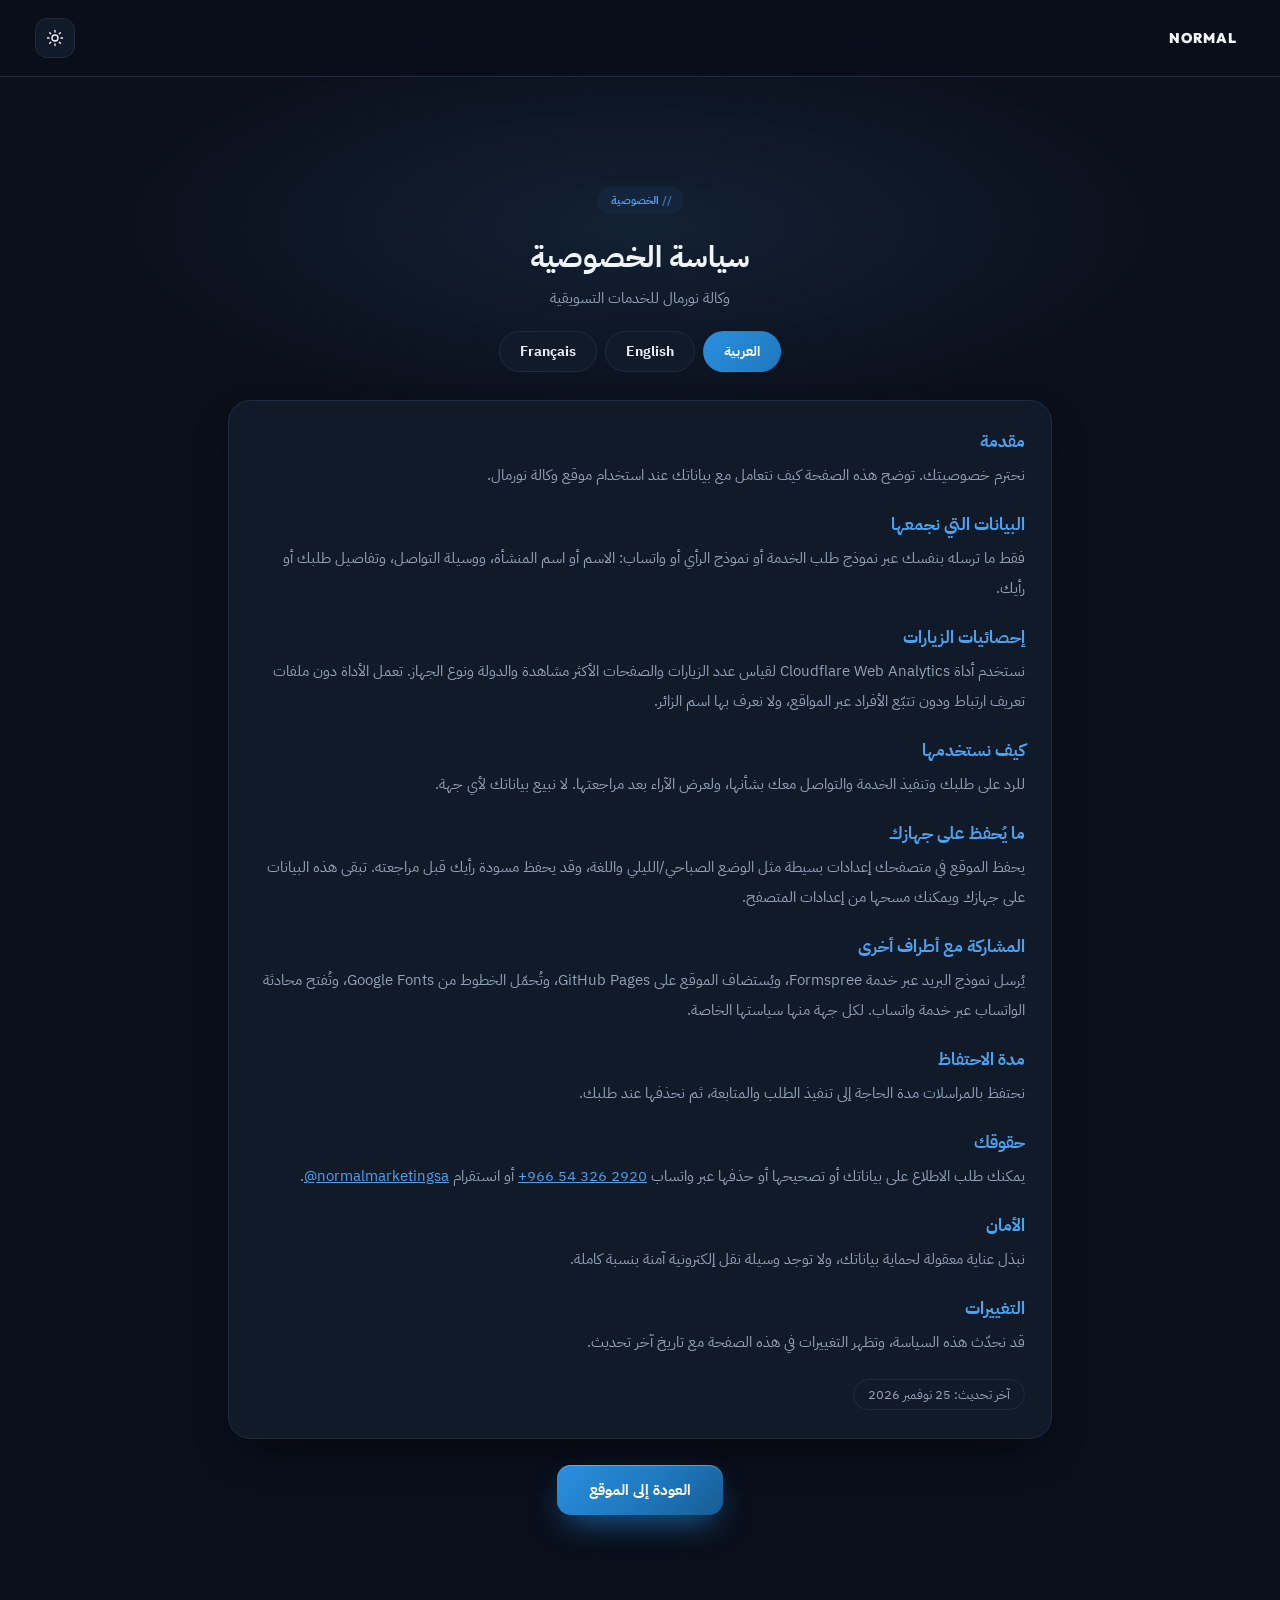
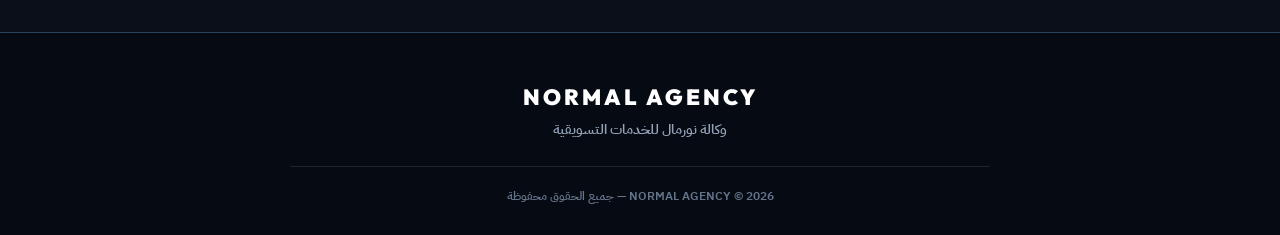
==== commit 5adbc5c6: "Header logo: remove AGENCY, keep NORMAL Co-Authored-By: Claude Sonnet 5.5 <noreply@anthropic.com> Cl" ====
--- a/privacy.html
+++ b/privacy.html
@@ -39,7 +39,7 @@
     <a class="brand-badge" href="index.html" style="text-decoration:none">
         <img src="logo-mark.png" alt="" class="brand-mark light-only">
         <img src="logo-mark-dark.png" alt="" class="brand-mark dark-only">
-        <span>NORMAL AGENCY</span>
+        <span>NORMAL</span>
     </a>
     <div class="top-actions">
         <button class="theme-toggle" id="themeToggle" onclick="toggleTheme()" aria-label="Theme" title="☀ / ☾">
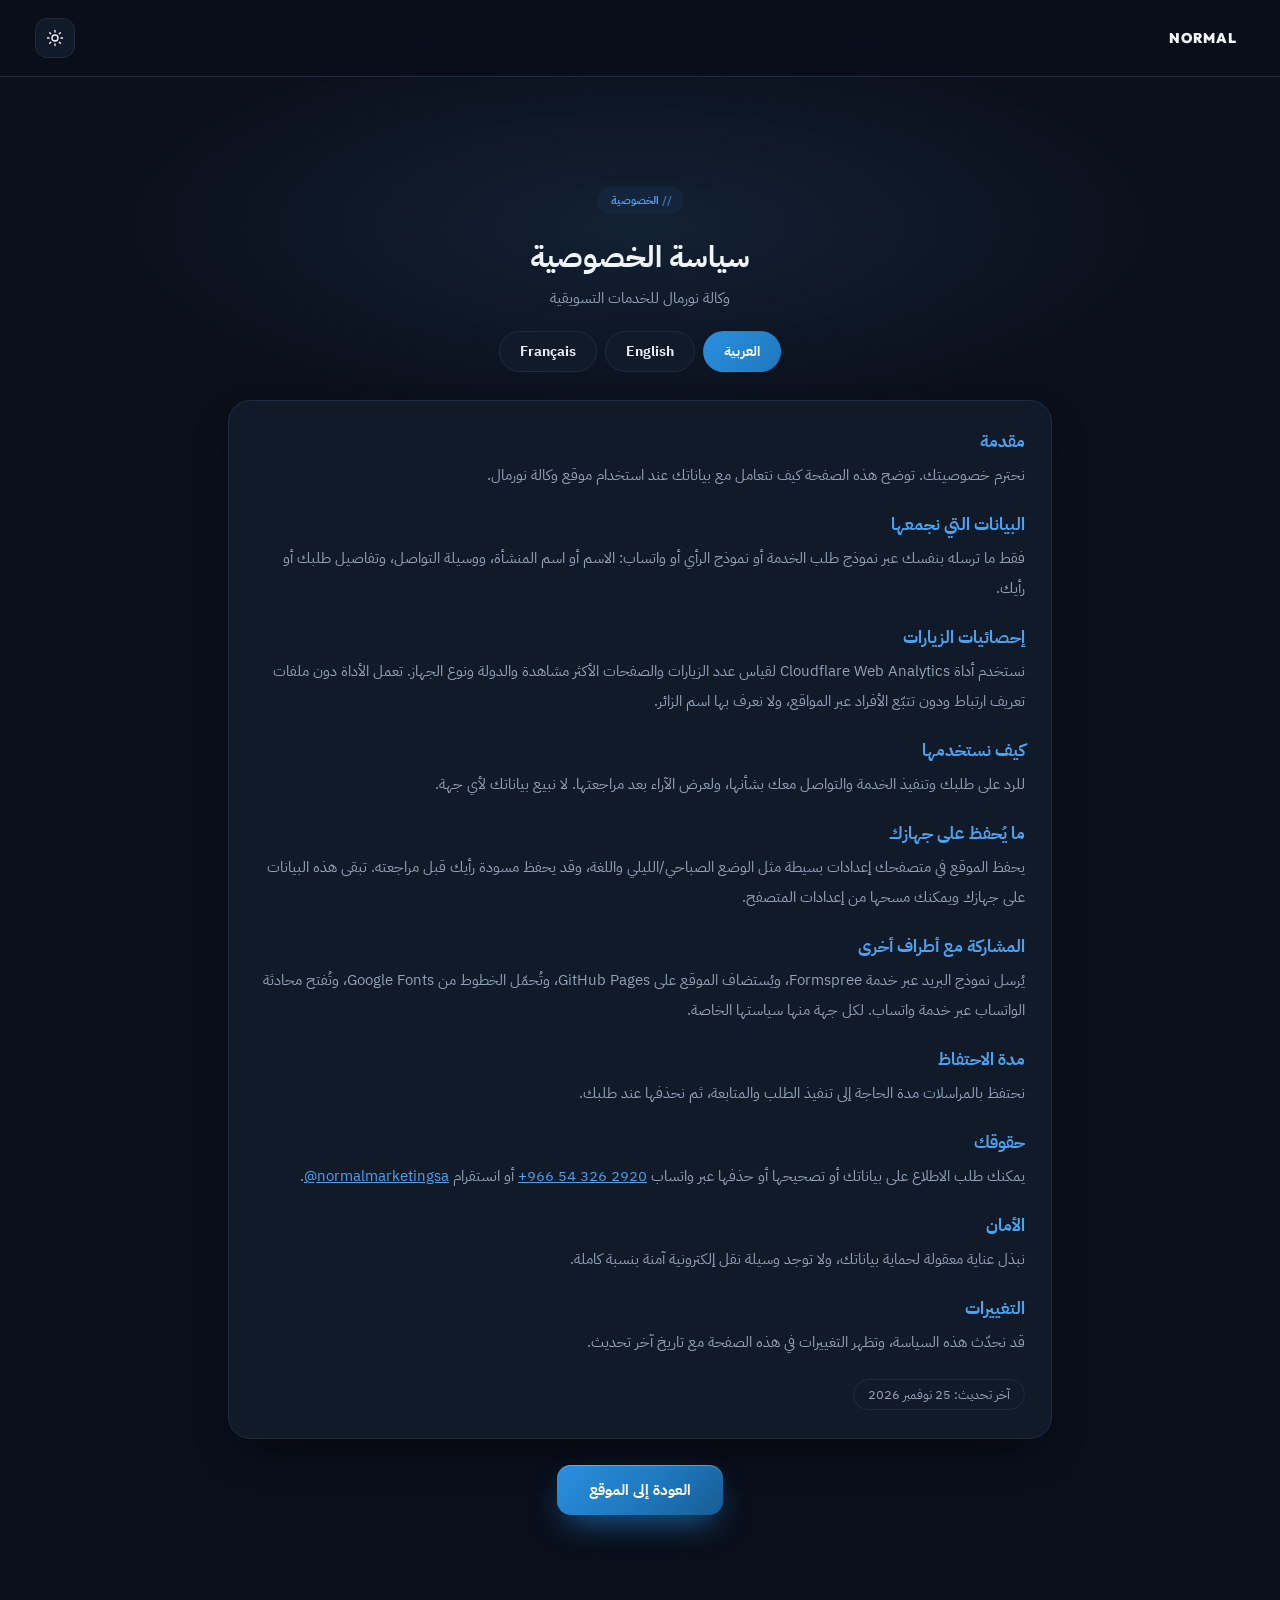
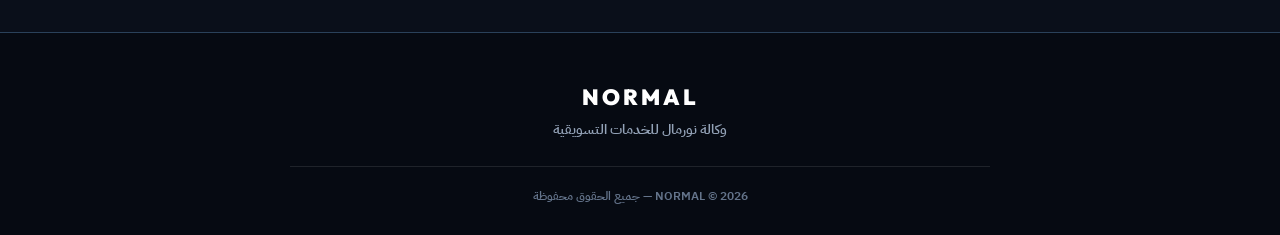
==== commit 0add3de3: "Footer: remove AGENCY, keep NORMAL Co-Authored-By: Claude Sonnet 5.5 <noreply@anthropic.com> Claude-" ====
--- a/privacy.html
+++ b/privacy.html
@@ -111,9 +111,9 @@
 
 <footer class="site-footer">
     <div class="footer-content">
-        <div class="footer-brand">NORMAL AGENCY</div>
+        <div class="footer-brand">NORMAL</div>
         <p class="footer-tagline" data-ar="وكالة نورمال للخدمات التسويقية" data-en="Normal Marketing Services Agency" data-fr="Agence Normal de services marketing">وكالة نورمال للخدمات التسويقية</p>
-        <div class="footer-bottom"><span id="y"></span> © NORMAL AGENCY — <span data-ar="جميع الحقوق محفوظة" data-en="All rights reserved" data-fr="Tous droits réservés">جميع الحقوق محفوظة</span></div>
+        <div class="footer-bottom"><span id="y"></span> © NORMAL — <span data-ar="جميع الحقوق محفوظة" data-en="All rights reserved" data-fr="Tous droits réservés">جميع الحقوق محفوظة</span></div>
     </div>
 </footer>
 
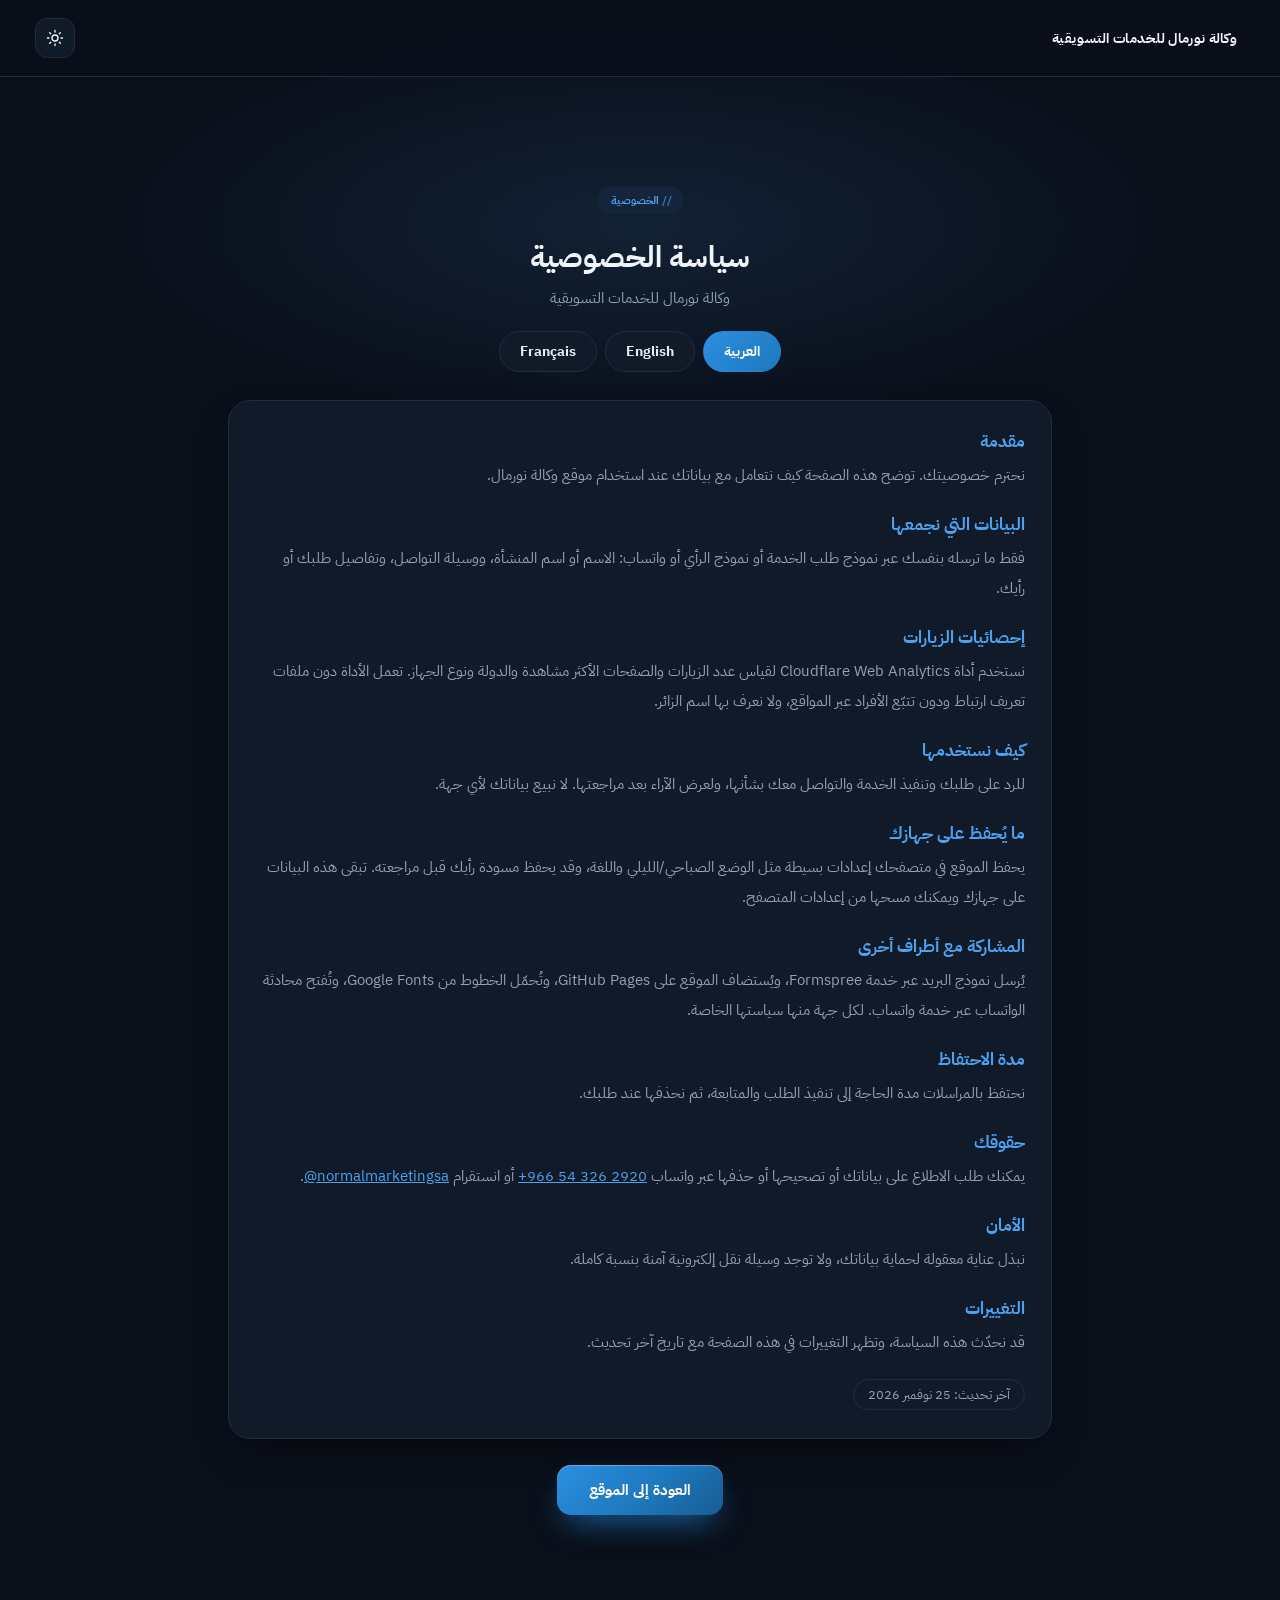
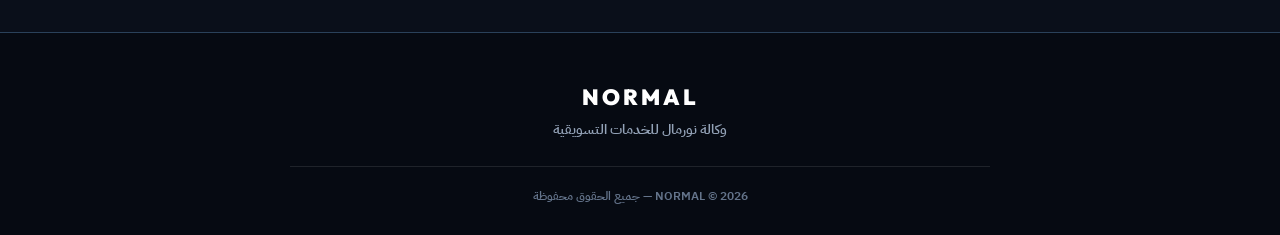
==== commit 9cf77fbd: "Top bar: full agency name in AR/EN/FR Co-Authored-By: Claude Sonnet 5.5 <noreply@anthropic.com> Clau" ====
--- a/privacy.html
+++ b/privacy.html
@@ -39,7 +39,7 @@
     <a class="brand-badge" href="index.html" style="text-decoration:none">
         <img src="logo-mark.png" alt="" class="brand-mark light-only">
         <img src="logo-mark-dark.png" alt="" class="brand-mark dark-only">
-        <span>NORMAL</span>
+        <span data-ar="وكالة نورمال للخدمات التسويقية" data-en="Normal Marketing Services Agency" data-fr="Agence Normal de services marketing">وكالة نورمال للخدمات التسويقية</span>
     </a>
     <div class="top-actions">
         <button class="theme-toggle" id="themeToggle" onclick="toggleTheme()" aria-label="Theme" title="☀ / ☾">
--- a/style.css
+++ b/style.css
@@ -1557,3 +1557,10 @@
     background-clip: padding-box;
 }
 .sub-services-grid::-webkit-scrollbar-thumb:hover { background: var(--normal-light-blue); background-clip: padding-box; }
+
+/* اسم الوكالة الكامل في الشريط العلوي */
+.brand-badge span { letter-spacing: .3px; line-height: 1.3; white-space: normal; }
+@media (max-width: 600px) {
+    .brand-badge { gap: 7px; min-width: 0; }
+    .brand-badge span { font-size: 11px; max-width: 150px; }
+}
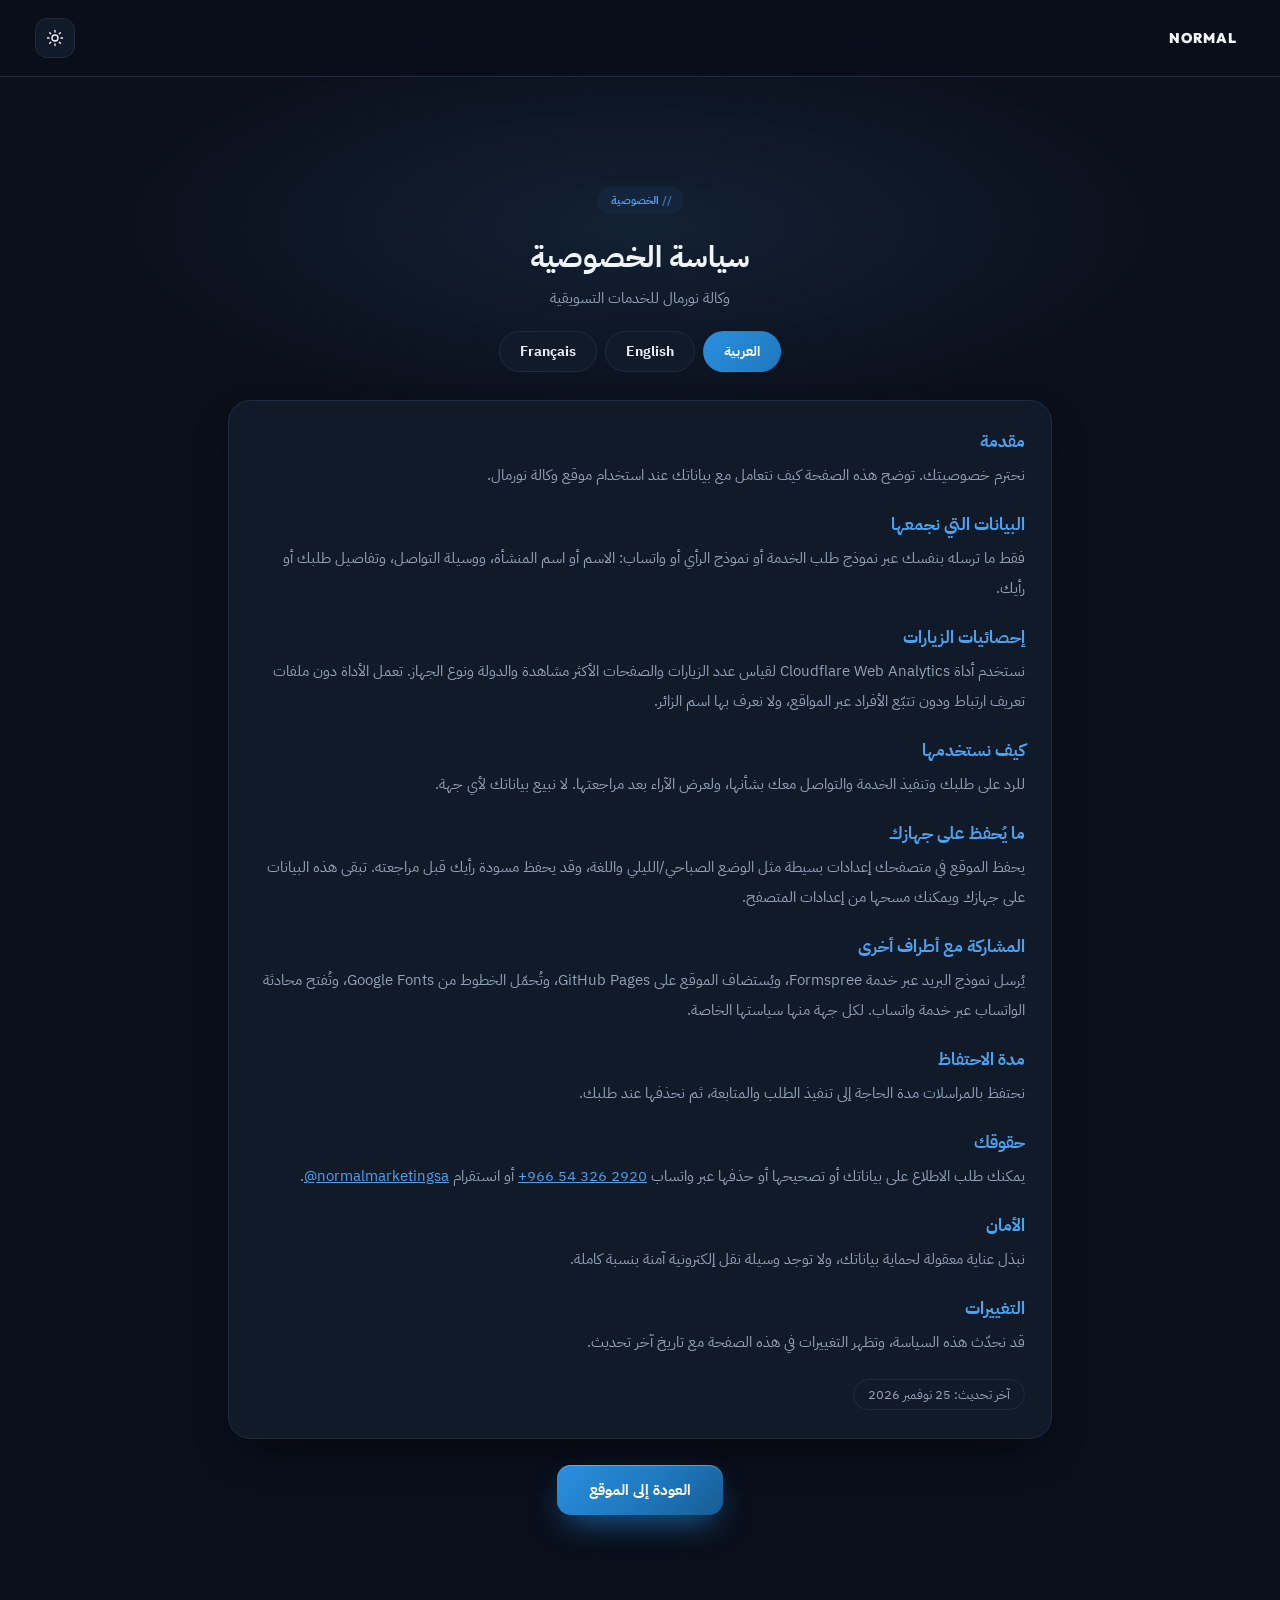
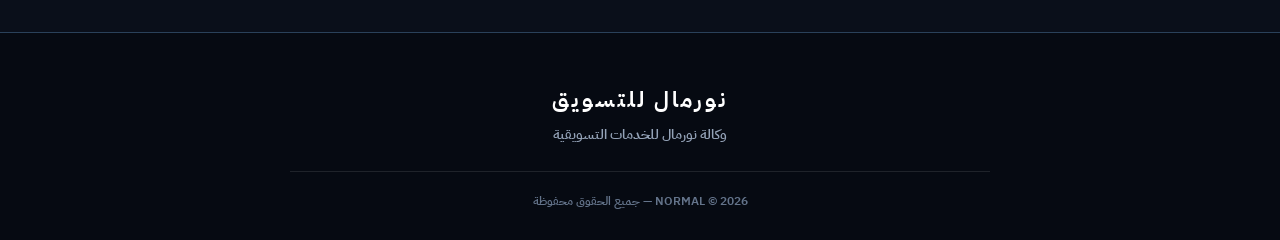
==== commit 39044b78: "Top bar NORMAL only; footer brand: نورمال للتسويق / Normal Marketing Co-Authored-By: Claude Sonnet 5" ====
--- a/privacy.html
+++ b/privacy.html
@@ -39,7 +39,7 @@
     <a class="brand-badge" href="index.html" style="text-decoration:none">
         <img src="logo-mark.png" alt="" class="brand-mark light-only">
         <img src="logo-mark-dark.png" alt="" class="brand-mark dark-only">
-        <span data-ar="وكالة نورمال للخدمات التسويقية" data-en="Normal Marketing Services Agency" data-fr="Agence Normal de services marketing">وكالة نورمال للخدمات التسويقية</span>
+        <span>NORMAL</span>
     </a>
     <div class="top-actions">
         <button class="theme-toggle" id="themeToggle" onclick="toggleTheme()" aria-label="Theme" title="☀ / ☾">
@@ -111,7 +111,7 @@
 
 <footer class="site-footer">
     <div class="footer-content">
-        <div class="footer-brand">NORMAL</div>
+        <div class="footer-brand" data-ar="نورمال للتسويق" data-en="Normal Marketing" data-fr="Normal Marketing">نورمال للتسويق</div>
         <p class="footer-tagline" data-ar="وكالة نورمال للخدمات التسويقية" data-en="Normal Marketing Services Agency" data-fr="Agence Normal de services marketing">وكالة نورمال للخدمات التسويقية</p>
         <div class="footer-bottom"><span id="y"></span> © NORMAL — <span data-ar="جميع الحقوق محفوظة" data-en="All rights reserved" data-fr="Tous droits réservés">جميع الحقوق محفوظة</span></div>
     </div>
--- a/style.css
+++ b/style.css
@@ -1557,10 +1557,3 @@
     background-clip: padding-box;
 }
 .sub-services-grid::-webkit-scrollbar-thumb:hover { background: var(--normal-light-blue); background-clip: padding-box; }
-
-/* اسم الوكالة الكامل في الشريط العلوي */
-.brand-badge span { letter-spacing: .3px; line-height: 1.3; white-space: normal; }
-@media (max-width: 600px) {
-    .brand-badge { gap: 7px; min-width: 0; }
-    .brand-badge span { font-size: 11px; max-width: 150px; }
-}
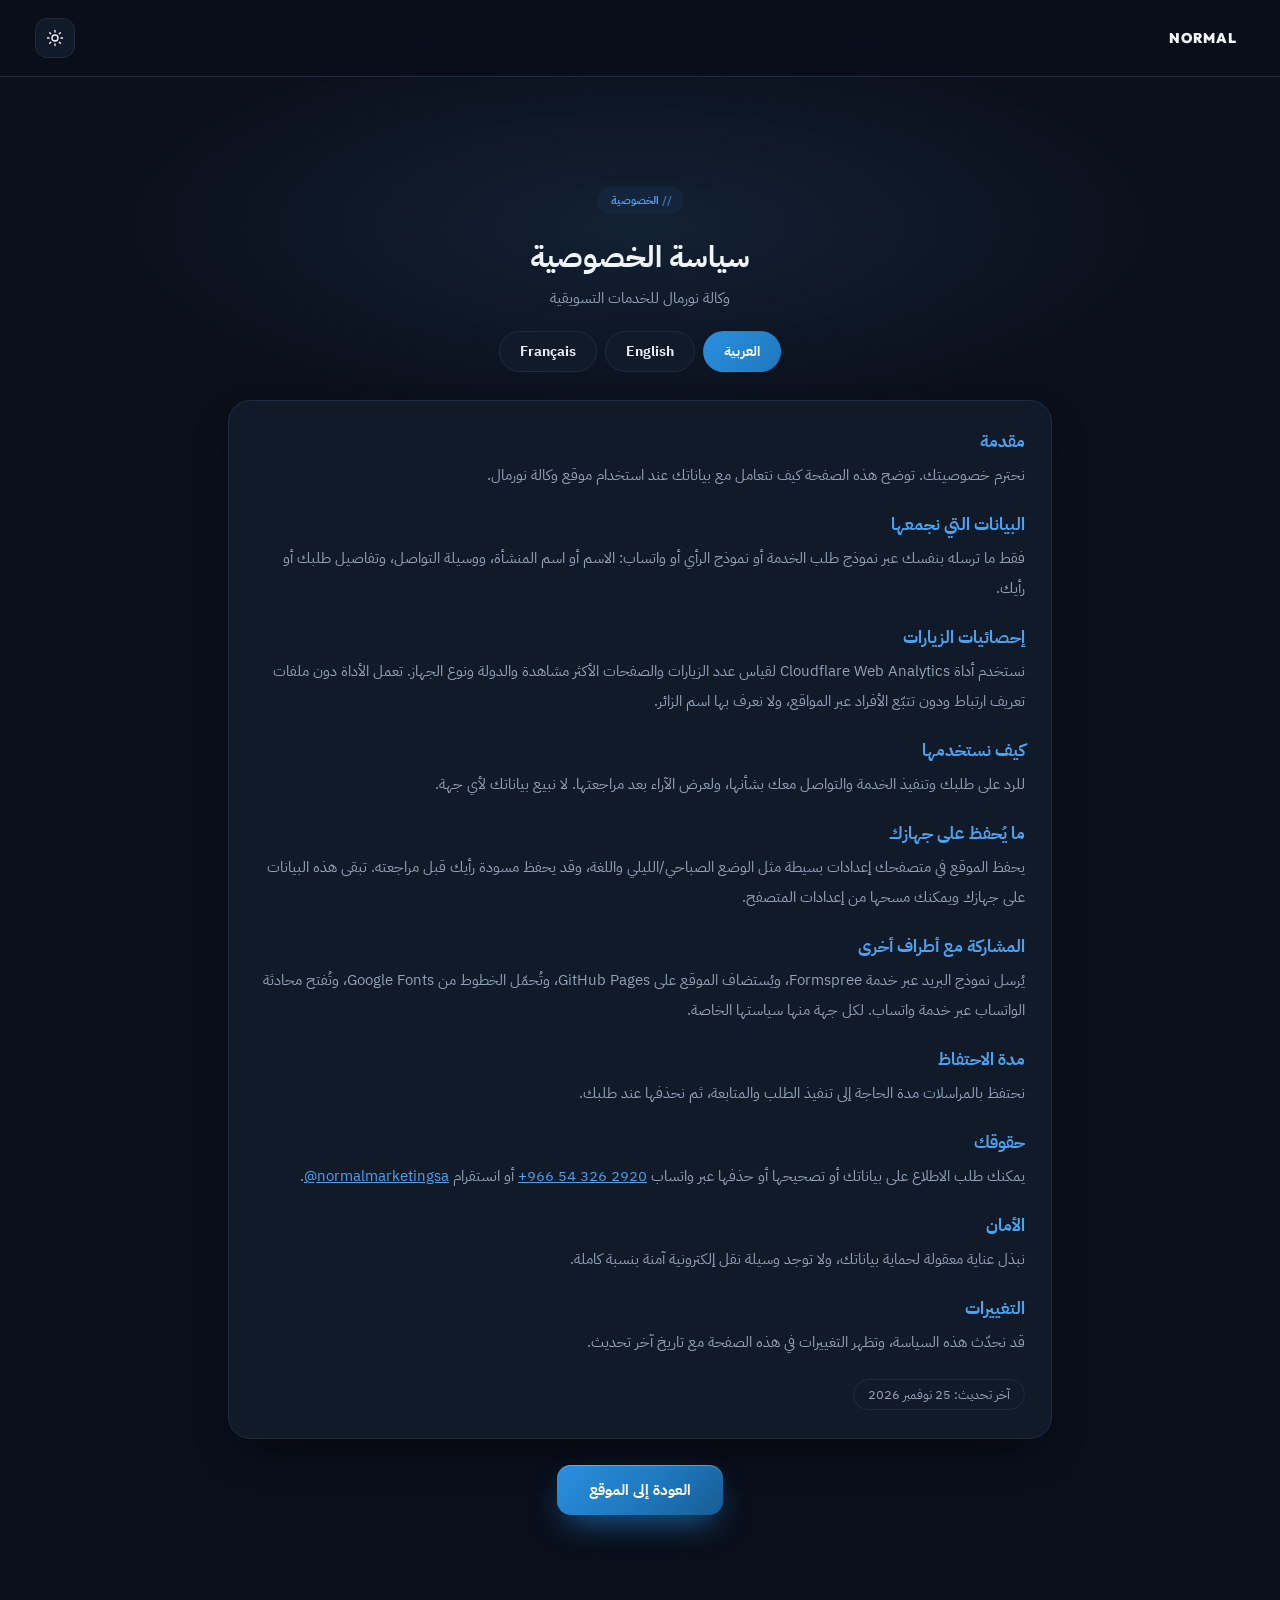
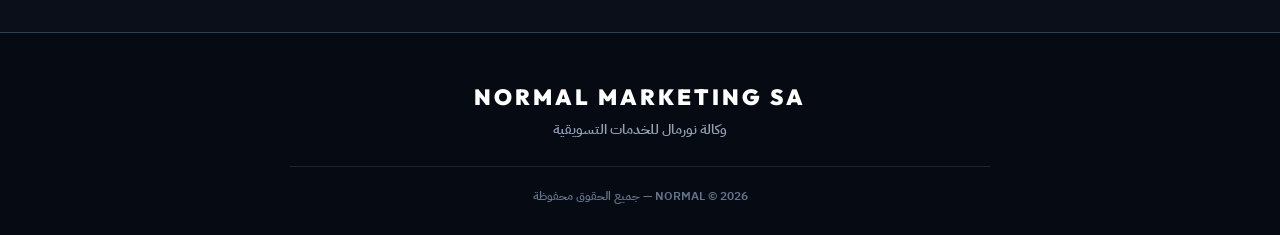
==== commit d5a0599c: "Footer brand: NORMAL MARKETING SA Co-Authored-By: Claude Sonnet 5.5 <noreply@anthropic.com> Claude-S" ====
--- a/privacy.html
+++ b/privacy.html
@@ -111,7 +111,7 @@
 
 <footer class="site-footer">
     <div class="footer-content">
-        <div class="footer-brand" data-ar="نورمال للتسويق" data-en="Normal Marketing" data-fr="Normal Marketing">نورمال للتسويق</div>
+        <div class="footer-brand">NORMAL MARKETING SA</div>
         <p class="footer-tagline" data-ar="وكالة نورمال للخدمات التسويقية" data-en="Normal Marketing Services Agency" data-fr="Agence Normal de services marketing">وكالة نورمال للخدمات التسويقية</p>
         <div class="footer-bottom"><span id="y"></span> © NORMAL — <span data-ar="جميع الحقوق محفوظة" data-en="All rights reserved" data-fr="Tous droits réservés">جميع الحقوق محفوظة</span></div>
     </div>
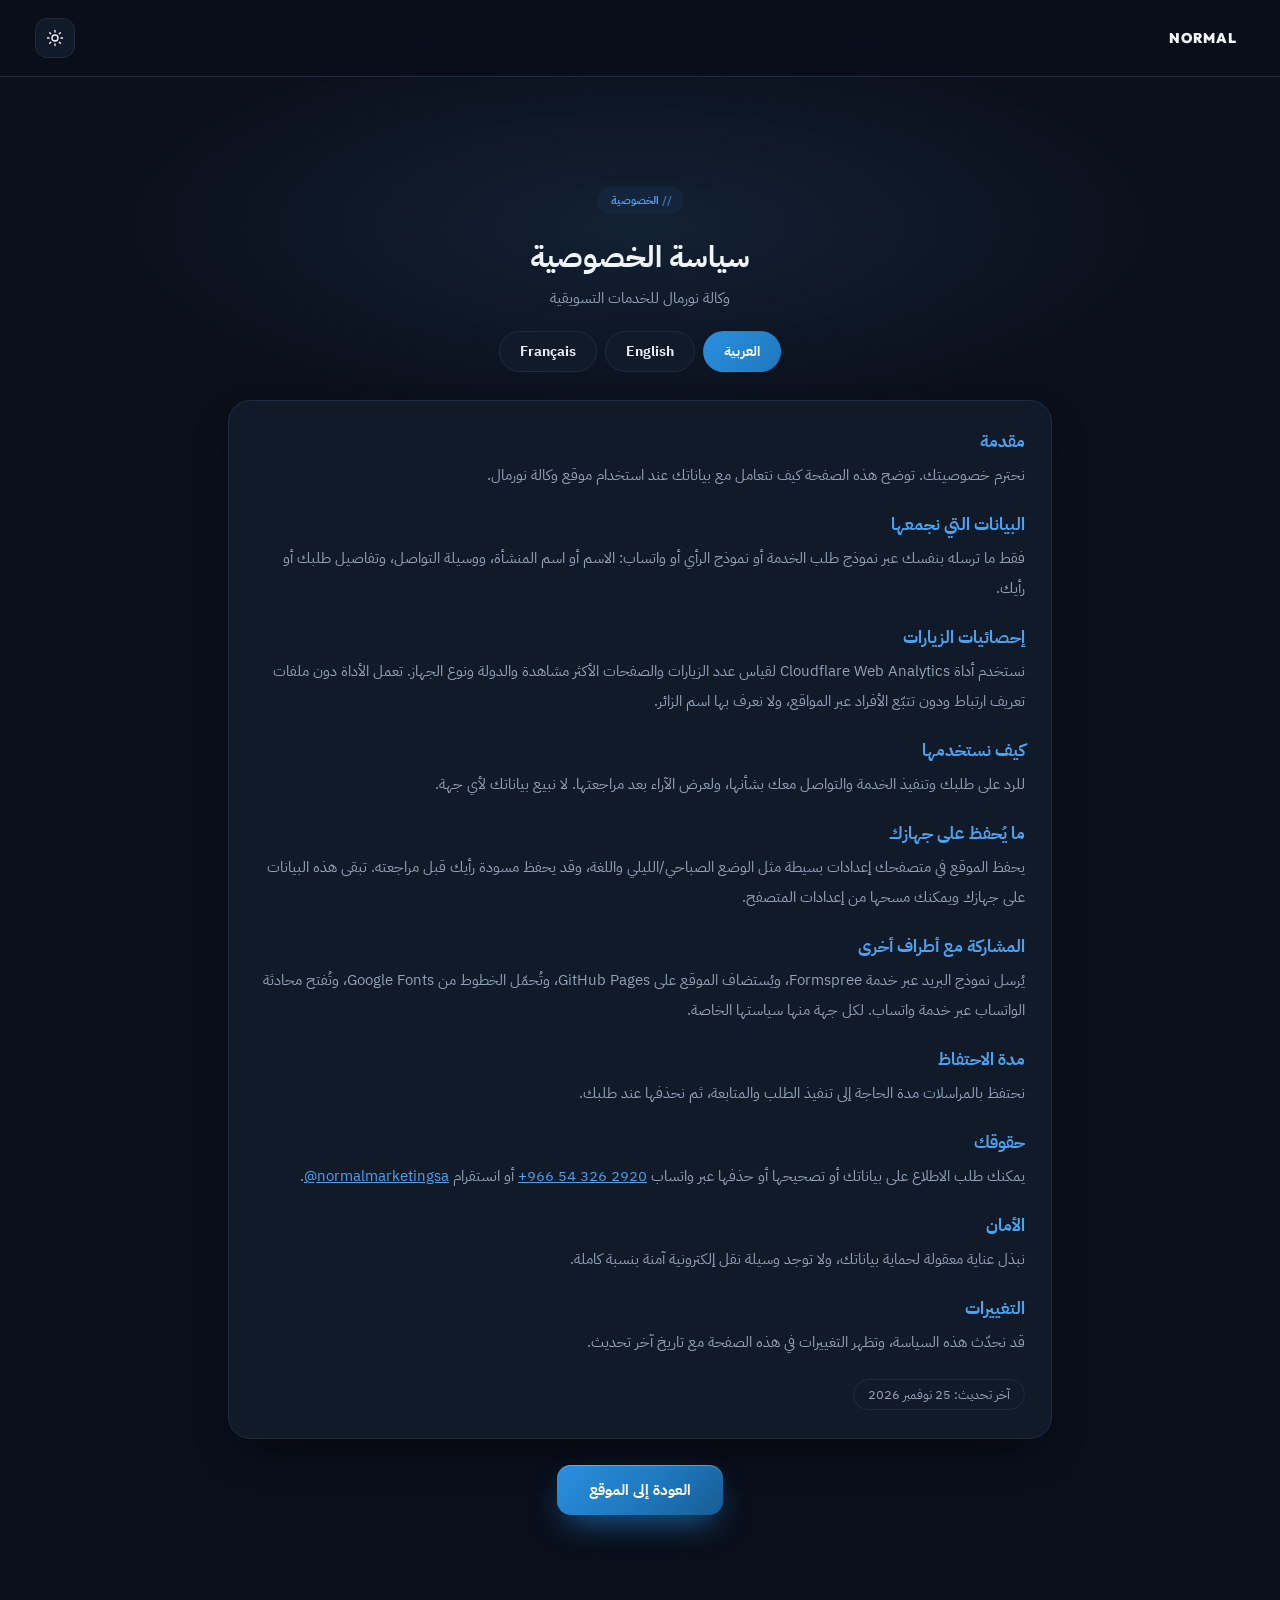
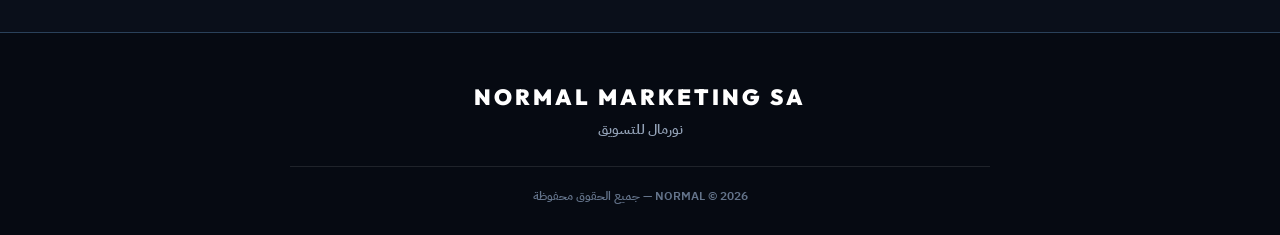
==== commit 63fa7bec: "Footer tagline: نورمال للتسويق Co-Authored-By: Claude Sonnet 5.5 <noreply@anthropic.com> Claude-Sess" ====
--- a/privacy.html
+++ b/privacy.html
@@ -112,7 +112,7 @@
 <footer class="site-footer">
     <div class="footer-content">
         <div class="footer-brand">NORMAL MARKETING SA</div>
-        <p class="footer-tagline" data-ar="وكالة نورمال للخدمات التسويقية" data-en="Normal Marketing Services Agency" data-fr="Agence Normal de services marketing">وكالة نورمال للخدمات التسويقية</p>
+        <p class="footer-tagline" data-ar="نورمال للتسويق" data-en="Normal Marketing" data-fr="Normal Marketing">نورمال للتسويق</p>
         <div class="footer-bottom"><span id="y"></span> © NORMAL — <span data-ar="جميع الحقوق محفوظة" data-en="All rights reserved" data-fr="Tous droits réservés">جميع الحقوق محفوظة</span></div>
     </div>
 </footer>
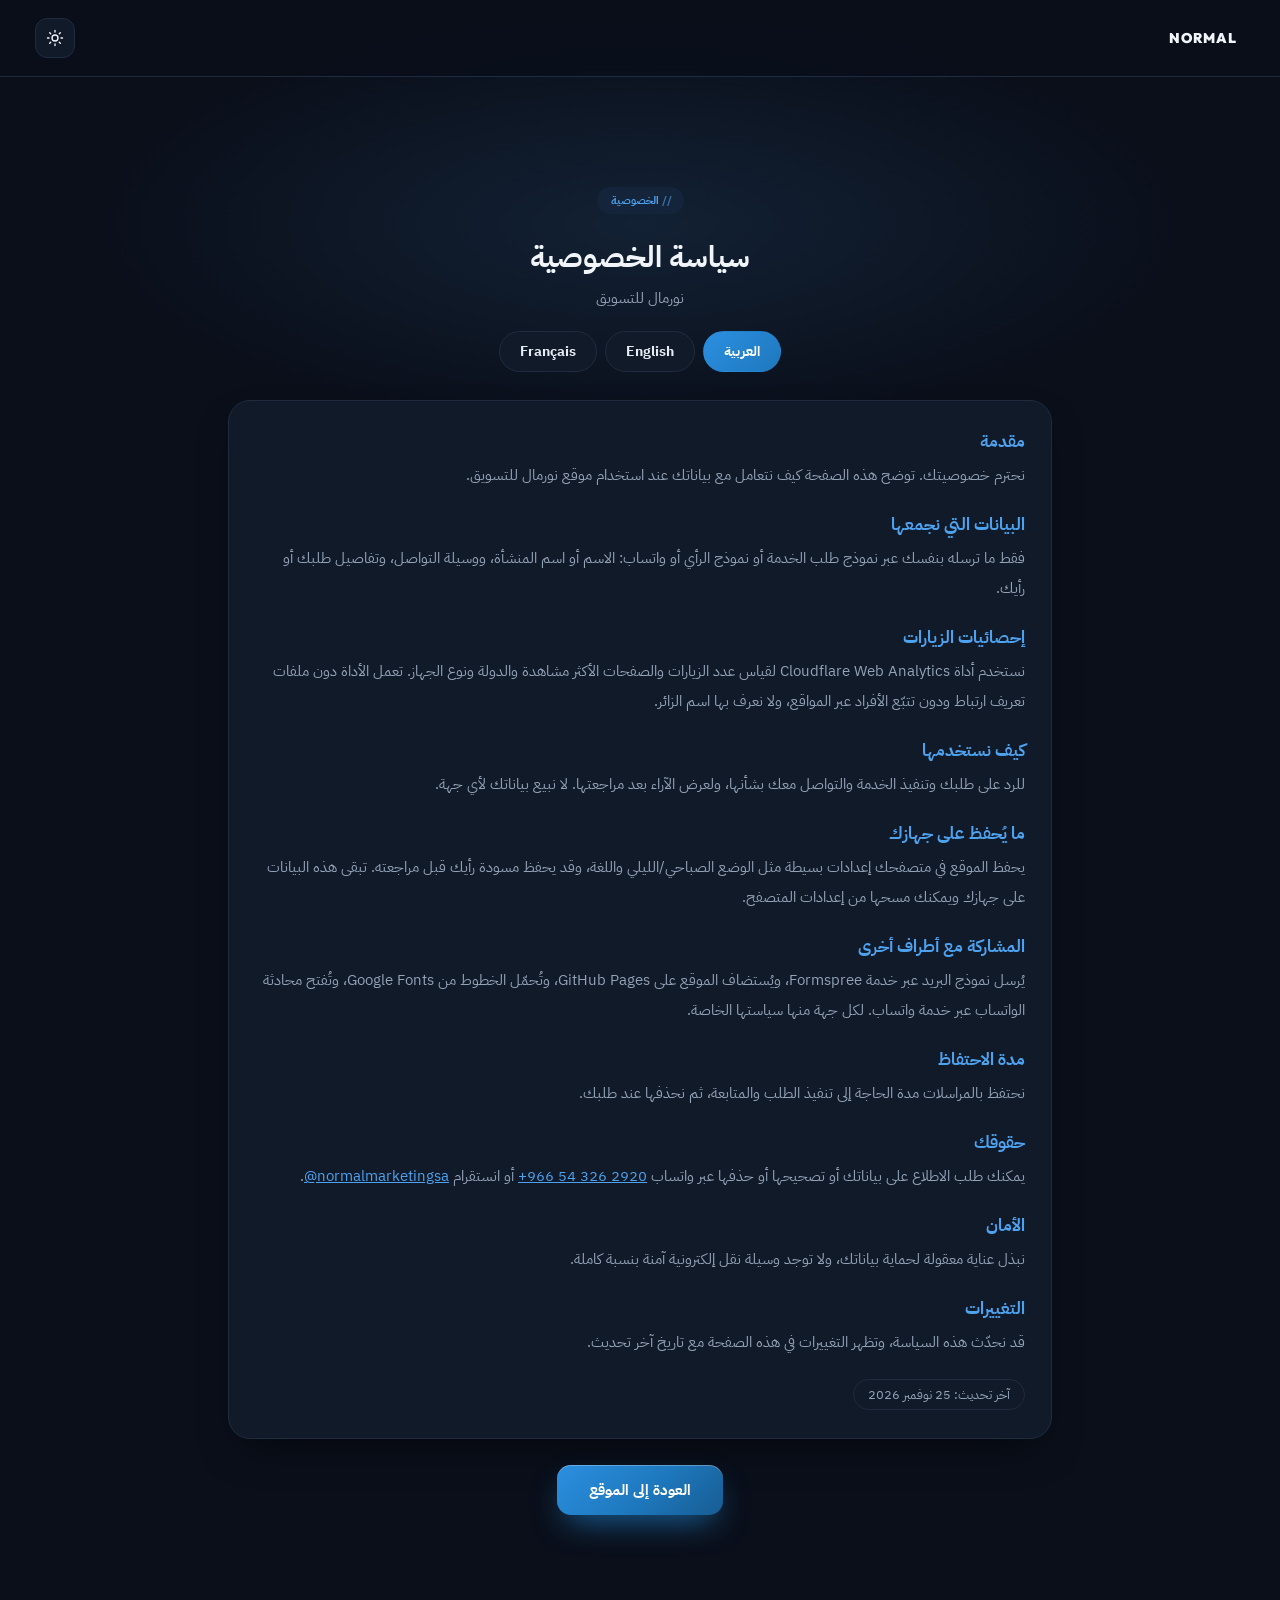
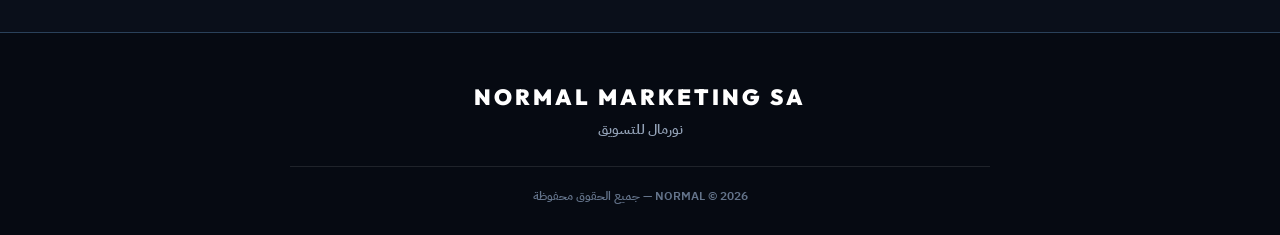
==== commit 009df7b1: "Rename site-wide: نورمال للتسويق / Normal Marketing SA Co-Authored-By: Claude Sonnet 5.5 <noreply@an" ====
--- a/privacy.html
+++ b/privacy.html
@@ -3,8 +3,8 @@
 <head>
 <meta charset="UTF-8">
 <meta name="viewport" content="width=device-width, initial-scale=1.0">
-<title>سياسة الخصوصية | Normal Agency</title>
-<meta name="description" content="سياسة الخصوصية لموقع وكالة نورمال للخدمات التسويقية: ما البيانات التي نجمعها وكيف نستخدمها وحقوقك.">
+<title>سياسة الخصوصية | Normal Marketing SA</title>
+<meta name="description" content="سياسة الخصوصية لموقع نورمال للتسويق: ما البيانات التي نجمعها وكيف نستخدمها وحقوقك.">
 <meta name="theme-color" content="#0A1220">
 <link rel="icon" href="logo-mark.png" type="image/png">
 <script>(function(){try{var t=localStorage.getItem('theme')||'dark';document.documentElement.setAttribute('data-theme',t)}catch(e){document.documentElement.setAttribute('data-theme','light')}})();</script>
@@ -53,7 +53,7 @@
     <div class="pv-head">
         <span class="section-tag" data-ar="الخصوصية" data-en="PRIVACY" data-fr="CONFIDENTIALITÉ">الخصوصية</span>
         <h1 class="section-title" data-ar="سياسة الخصوصية" data-en="Privacy Policy" data-fr="Politique de confidentialité">سياسة الخصوصية</h1>
-        <p data-ar="وكالة نورمال للخدمات التسويقية" data-en="Normal Marketing Services Agency" data-fr="Agence Normal de services marketing">وكالة نورمال للخدمات التسويقية</p>
+        <p data-ar="نورمال للتسويق" data-en="Normal Marketing SA" data-fr="Normal Marketing SA">نورمال للتسويق</p>
         <div class="pv-lang">
             <button class="on" data-l="ar" onclick="setL('ar')">العربية</button>
             <button data-l="en" onclick="setL('en')">English</button>
@@ -63,7 +63,7 @@
 
     <!-- العربية -->
     <section class="pv-card pv-l show" data-l="ar" dir="rtl" lang="ar">
-        <h2>مقدمة</h2><p>نحترم خصوصيتك. توضح هذه الصفحة كيف نتعامل مع بياناتك عند استخدام موقع وكالة نورمال.</p>
+        <h2>مقدمة</h2><p>نحترم خصوصيتك. توضح هذه الصفحة كيف نتعامل مع بياناتك عند استخدام موقع نورمال للتسويق.</p>
         <h2>البيانات التي نجمعها</h2><p>فقط ما ترسله بنفسك عبر نموذج طلب الخدمة أو نموذج الرأي أو واتساب: الاسم أو اسم المنشأة، ووسيلة التواصل، وتفاصيل طلبك أو رأيك.</p>
         <h2>إحصائيات الزيارات</h2><p>نستخدم أداة Cloudflare Web Analytics لقياس عدد الزيارات والصفحات الأكثر مشاهدة والدولة ونوع الجهاز. تعمل الأداة دون ملفات تعريف ارتباط ودون تتبّع الأفراد عبر المواقع، ولا نعرف بها اسم الزائر.</p>
         <h2>كيف نستخدمها</h2><p>للرد على طلبك وتنفيذ الخدمة والتواصل معك بشأنها، ولعرض الآراء بعد مراجعتها. لا نبيع بياناتك لأي جهة.</p>
@@ -78,7 +78,7 @@
 
     <!-- English -->
     <section class="pv-card pv-l" data-l="en" dir="ltr" lang="en">
-        <h2>Introduction</h2><p>We respect your privacy. This page explains how Normal Agency handles your data when you use this website.</p>
+        <h2>Introduction</h2><p>We respect your privacy. This page explains how Normal Marketing SA handles your data when you use this website.</p>
         <h2>Data we collect</h2><p>Only what you send us yourself through the service request form, the review form or WhatsApp: your name or company, contact details, and your request or review.</p>
         <h2>Visit statistics</h2><p>We use Cloudflare Web Analytics to measure visits, most viewed pages, country and device type. It works without cookies and without tracking individuals across sites, and we cannot tell who a visitor is.</p>
         <h2>How we use it</h2><p>To reply to your request, deliver the service and stay in touch about it, and to publish reviews after we check them. We never sell your data.</p>
@@ -93,7 +93,7 @@
 
     <!-- Français -->
     <section class="pv-card pv-l" data-l="fr" dir="ltr" lang="fr">
-        <h2>Introduction</h2><p>Nous respectons votre vie privée. Cette page explique comment Normal Agency traite vos données lorsque vous utilisez ce site.</p>
+        <h2>Introduction</h2><p>Nous respectons votre vie privée. Cette page explique comment Normal Marketing SA traite vos données lorsque vous utilisez ce site.</p>
         <h2>Données collectées</h2><p>Uniquement ce que vous nous envoyez vous-même via le formulaire de commande, le formulaire d’avis ou WhatsApp : votre nom ou société, vos coordonnées, et votre demande ou votre avis.</p>
         <h2>Statistiques de visite</h2><p>Nous utilisons Cloudflare Web Analytics pour mesurer les visites, les pages les plus vues, le pays et le type d’appareil. L’outil fonctionne sans cookies et sans suivre les individus d’un site à l’autre ; nous ne savons pas qui est le visiteur.</p>
         <h2>Utilisation</h2><p>Pour répondre à votre demande, réaliser le service et rester en contact, et pour publier les avis après vérification. Nous ne vendons jamais vos données.</p>
@@ -124,7 +124,7 @@
   document.querySelectorAll('.pv-l').forEach(function(s){s.classList.toggle('show',s.dataset.l===l)});
   document.querySelectorAll('.pv-lang button').forEach(function(b){b.classList.toggle('on',b.dataset.l===l)});
   document.querySelectorAll('[data-ar]').forEach(function(e){var v=e.getAttribute('data-'+l);if(v)e.textContent=v});
-  document.title=({ar:'سياسة الخصوصية',en:'Privacy Policy',fr:'Politique de confidentialité'})[l]+' | Normal Agency';
+  document.title=({ar:'سياسة الخصوصية',en:'Privacy Policy',fr:'Politique de confidentialité'})[l]+' | Normal Marketing SA';
   try{localStorage.setItem('plang',l)}catch(e){}
 }
 document.getElementById('y').textContent=new Date().getFullYear();
